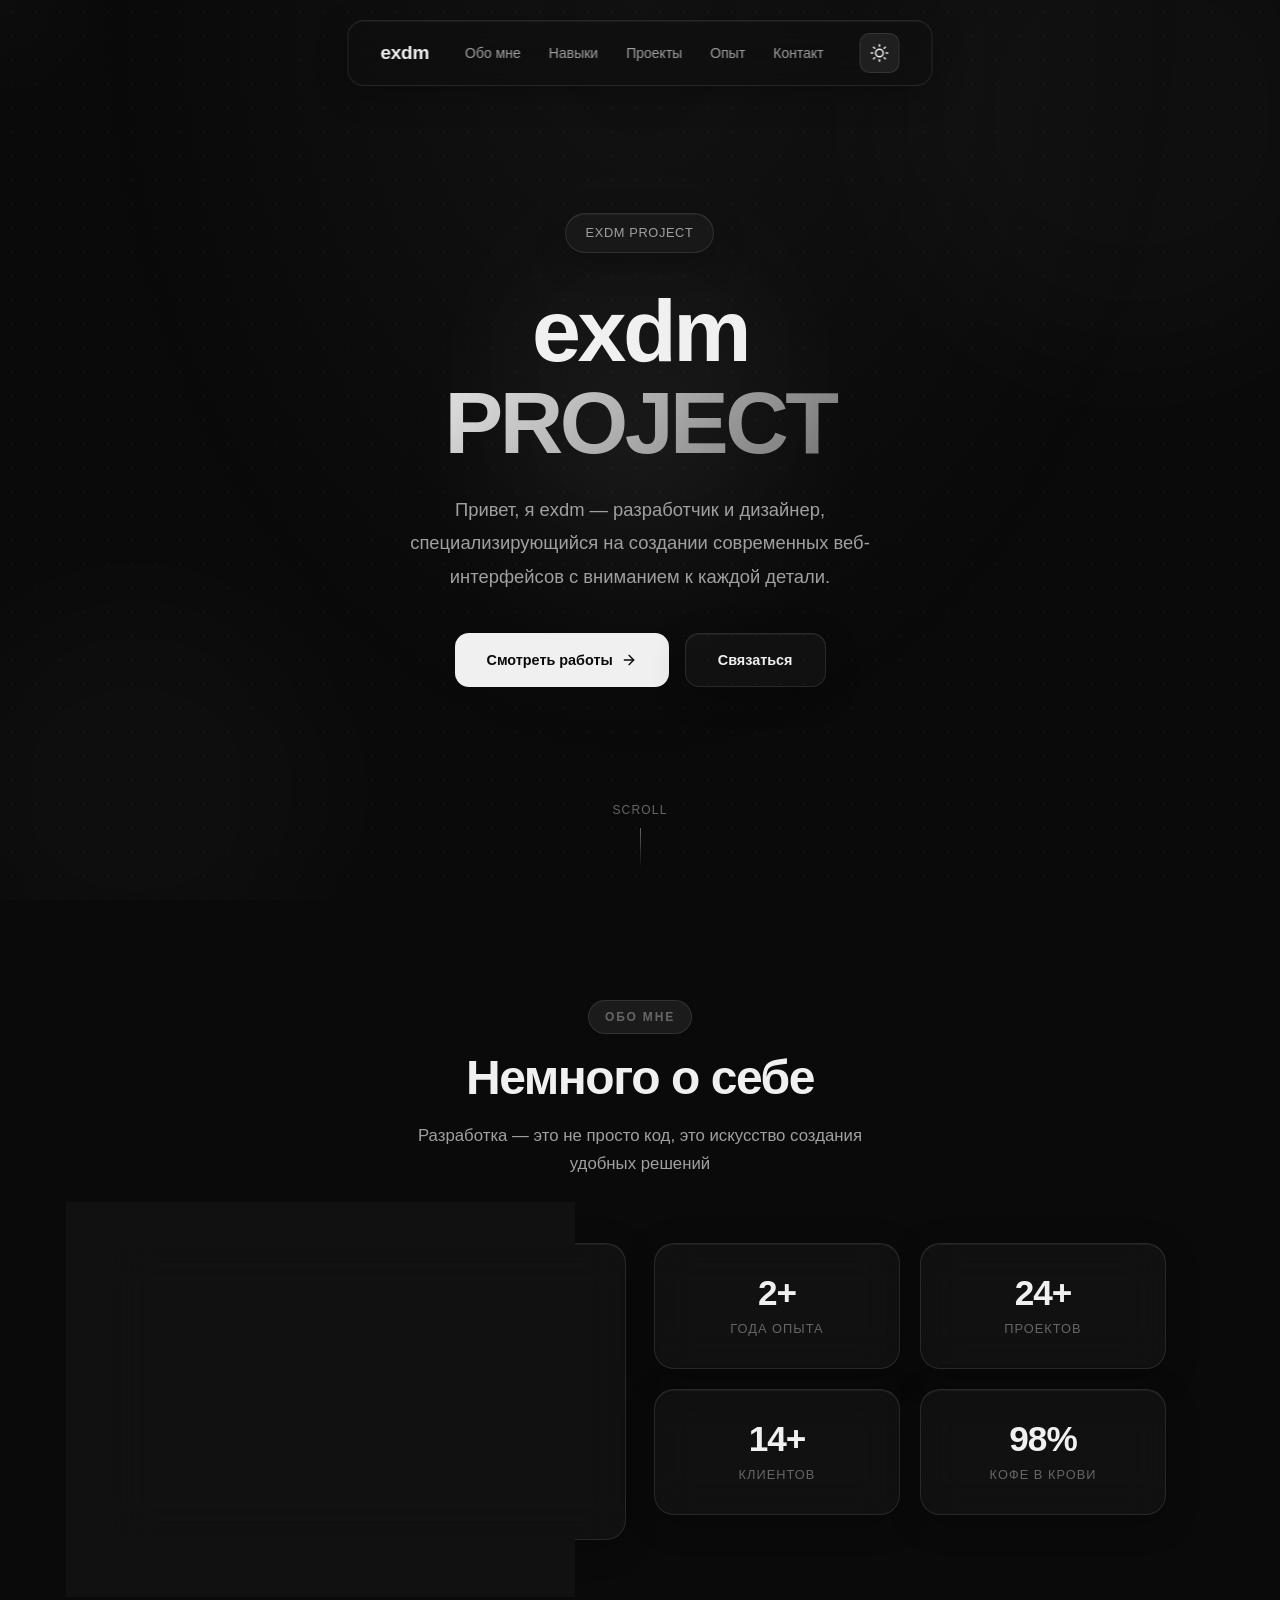
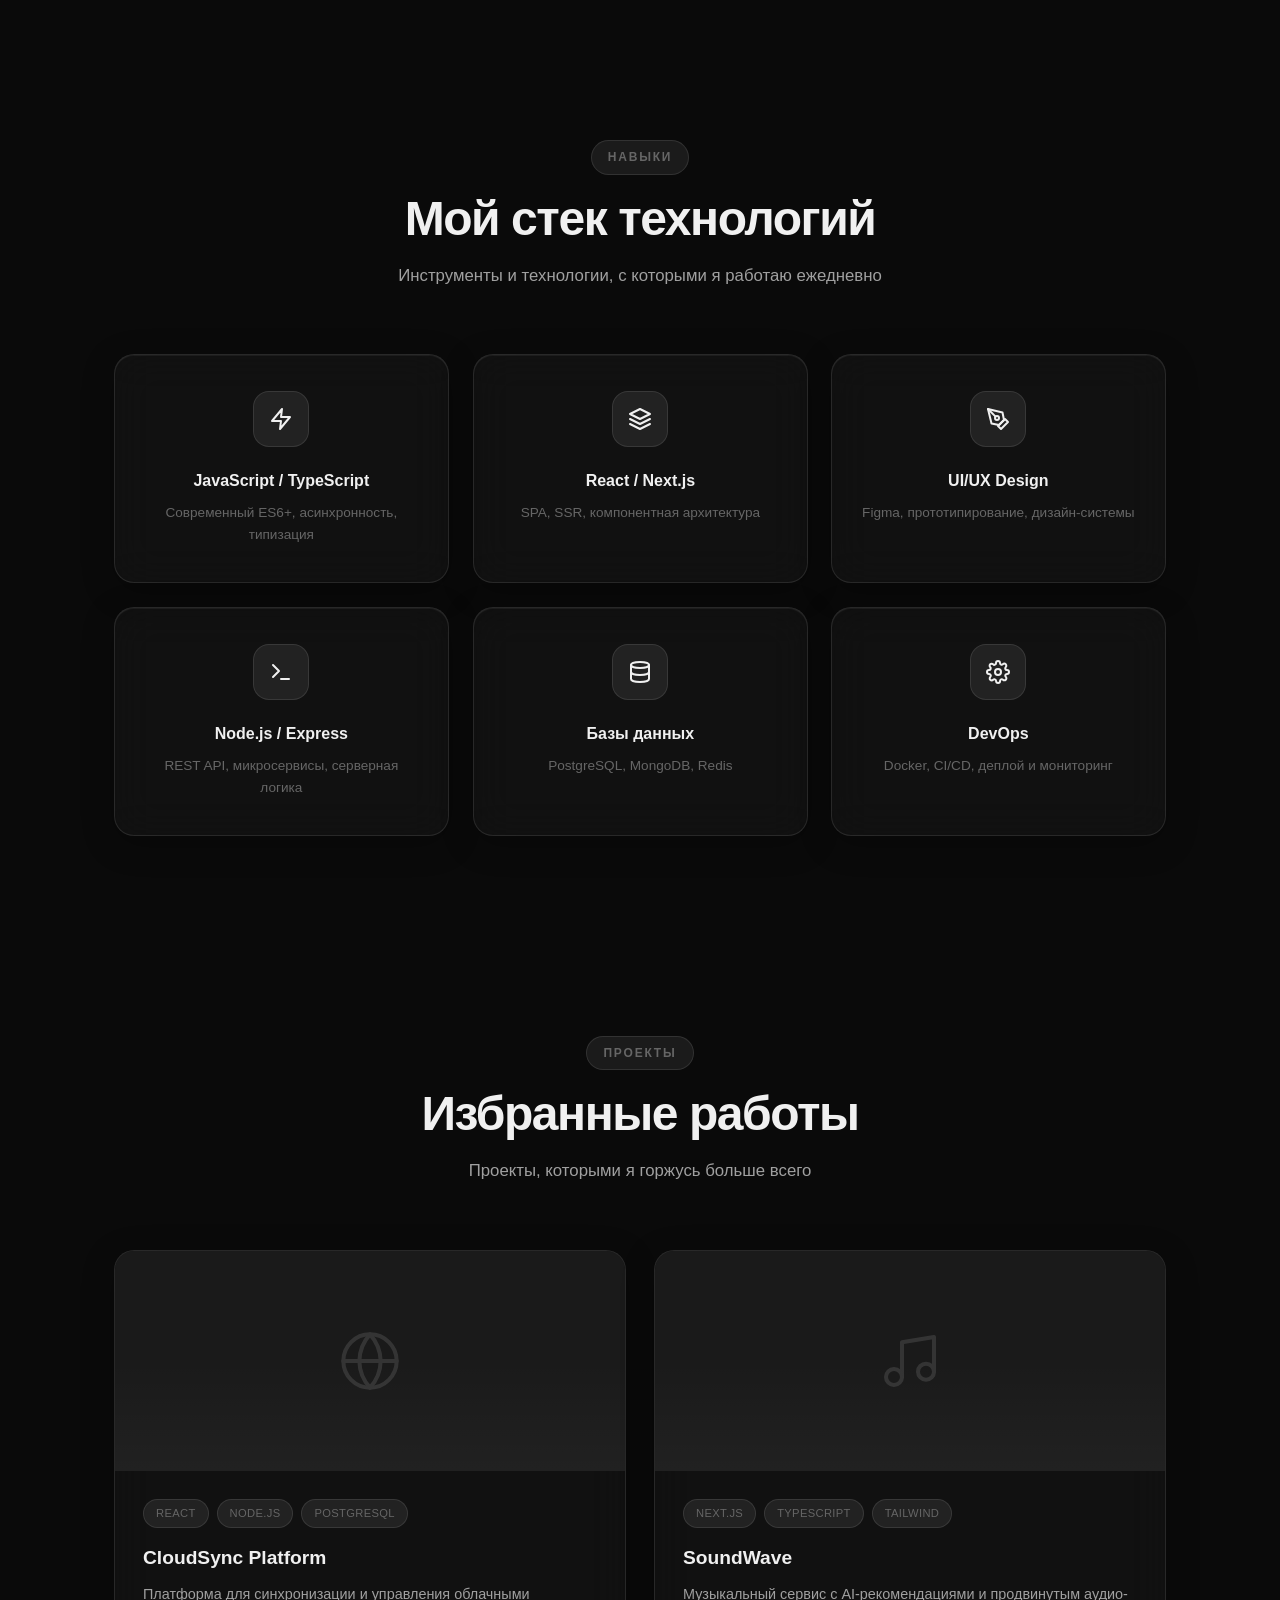
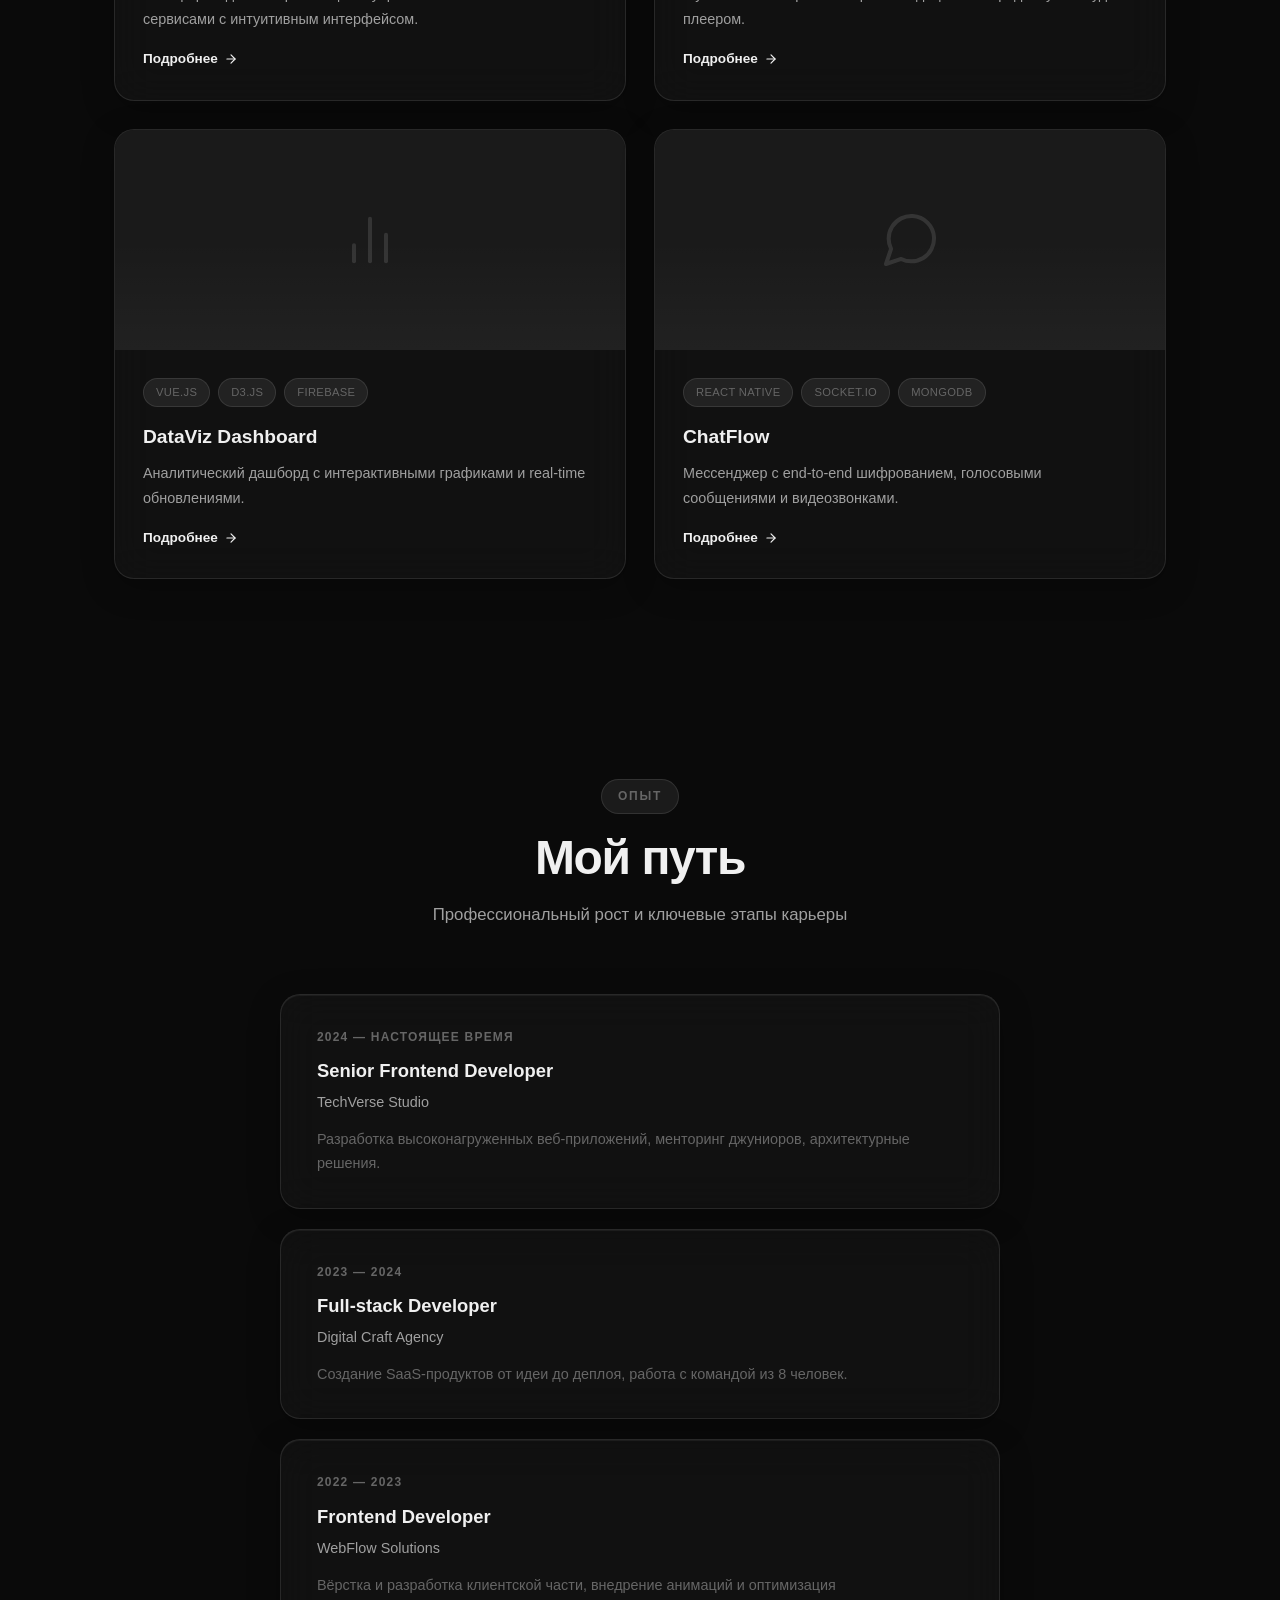
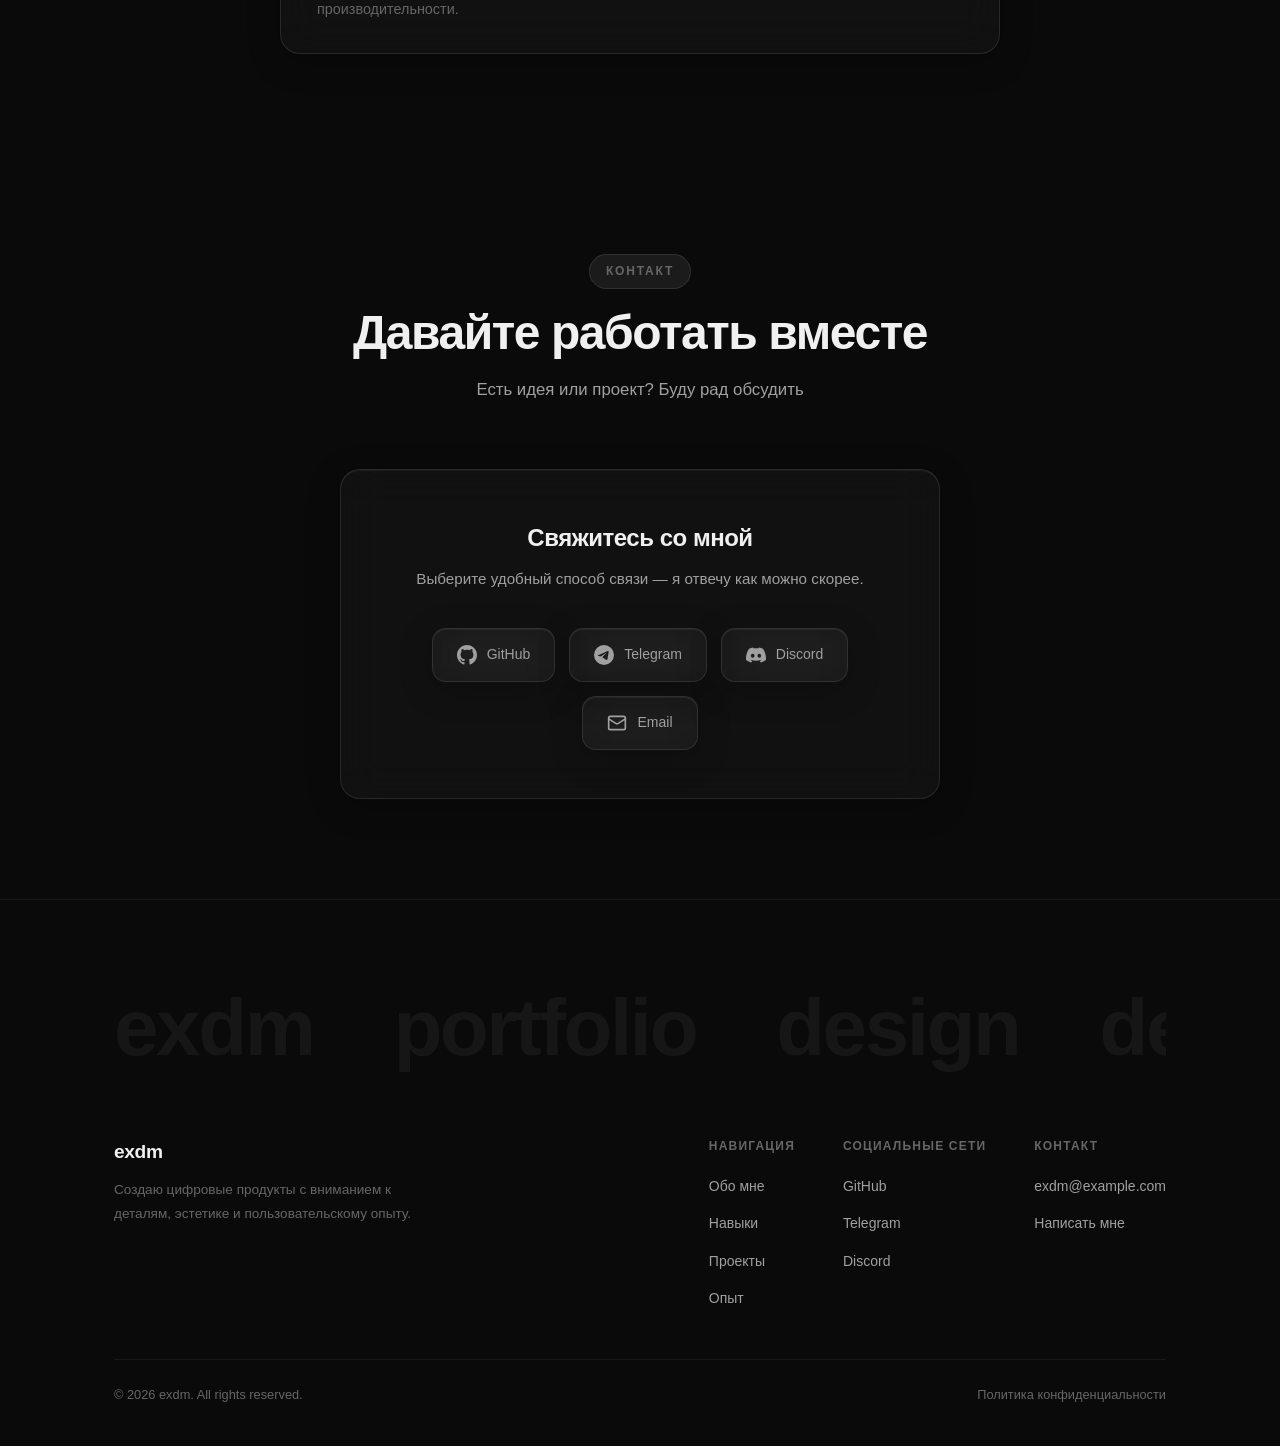
==== index.html @ ec157bd1 "Add files via upload" ====
<!DOCTYPE html>
<html lang="ru" data-theme="dark">
<head>
    <meta charset="UTF-8">
    <meta name="viewport" content="width=device-width, initial-scale=1.0, viewport-fit=cover">
    <title>exdm — Portfolio</title>
    <link rel="stylesheet" href="styles/style.css">
</head>
<body>
    <!-- Фоновые декоративные элементы (пункт 2: видимы в обеих темах) -->
    <div class="bg-pattern"></div>
    <div class="bg-orbs" aria-hidden="true">
        <div class="bg-orb bg-orb--1"></div>
        <div class="bg-orb bg-orb--2"></div>
        <div class="bg-orb bg-orb--3"></div>
    </div>
    <div class="cursor-glow" id="cursorGlow"></div>

    <!-- Navigation -->
    <nav class="nav" id="navbar">
        <a href="index.html" class="nav-logo">exdm</a>

        <button class="nav-toggle" id="navToggle" aria-label="Открыть меню" aria-expanded="false">
            <svg id="burgerIcon" viewBox="0 0 24 24" fill="none" stroke="currentColor" stroke-width="2" stroke-linecap="round" stroke-linejoin="round">
                <line x1="3" y1="6" x2="21" y2="6"/>
                <line x1="3" y1="12" x2="21" y2="12"/>
                <line x1="3" y1="18" x2="21" y2="18"/>
            </svg>
        </button>

        <!-- Пункт 4: .nav-links получает анимацию через CSS (max-height + opacity) -->
        <ul class="nav-links" id="navLinks">
            <li><a href="#about">Обо мне</a></li>
            <li><a href="#skills">Навыки</a></li>
            <li><a href="#projects">Проекты</a></li>
            <li><a href="#experience">Опыт</a></li>
            <li><a href="#contact">Контакт</a></li>
        </ul>

        <button class="theme-toggle" id="themeToggle" aria-label="Сменить тему">
            <svg id="themeIcon" viewBox="0 0 24 24" fill="none" stroke="currentColor" stroke-width="2" stroke-linecap="round" stroke-linejoin="round">
                <circle cx="12" cy="12" r="5"/>
                <line x1="12" y1="1" x2="12" y2="3"/>
                <line x1="12" y1="21" x2="12" y2="23"/>
                <line x1="4.22" y1="4.22" x2="5.64" y2="5.64"/>
                <line x1="18.36" y1="18.36" x2="19.78" y2="19.78"/>
                <line x1="1" y1="12" x2="3" y2="12"/>
                <line x1="21" y1="12" x2="23" y2="12"/>
                <line x1="4.22" y1="19.78" x2="5.64" y2="18.36"/>
                <line x1="18.36" y1="5.64" x2="19.78" y2="4.22"/>
            </svg>
        </button>
    </nav>

    <!-- Hero -->
    <section class="hero" id="hero">
        <div class="container">
            <div class="hero-content">
                <div class="hero-badge glass">
                    exdm project
                </div>
                <h1>
                    <span class="line">exdm</span>
                    <span class="line accent-text">PROJECT</span>
                </h1>
                <p class="hero-description">
                    Привет, я exdm — разработчик и дизайнер, специализирующийся на создании
                    современных веб-интерфейсов с вниманием к каждой детали.
                </p>
                <div class="hero-buttons">
                    <a href="#projects" class="btn btn-primary">
                        Смотреть работы
                        <svg viewBox="0 0 24 24" fill="none" stroke="currentColor" stroke-width="2" stroke-linecap="round" stroke-linejoin="round"><line x1="5" y1="12" x2="19" y2="12"/><polyline points="12 5 19 12 12 19"/></svg>
                    </a>
                    <a href="#contact" class="btn btn-secondary glass">Связаться</a>
                </div>
            </div>
        </div>
        <!-- Пункт 3: scroll indicator помещён внутрь .hero-content для корректного потока -->
        <div class="hero-scroll-indicator">
            <span>Scroll</span>
            <div class="scroll-line"></div>
        </div>
    </section>

    <!-- About -->
    <section id="about">
        <div class="container">
            <div class="section-header reveal">
                <span class="section-label">Обо мне</span>
                <h2 class="section-title">Немного о себе</h2>
                <p class="section-subtitle">Разработка — это не просто код, это искусство создания удобных решений</p>
            </div>
            <div class="about-grid">
                <div class="about-card glass reveal reveal-delay-1">
                    <h3>Кто я</h3>
                    <p>
                        Я — Full-stack разработчик и UI/UX дизайнер из России.
                        Увлекаюсь созданием современных, отзывчивых и эстетичных веб-приложений.
                        Мой подход — минимализм, чистый код и забота о пользовательском опыте.
                        Каждый проект для меня — это возможность совместить техническое совершенство
                        с визуальной эстетикой.
                    </p>
                </div>
                <div class="about-stats reveal reveal-delay-2">
                    <div class="stat-card glass glass-tilt">
                        <div class="stat-number" data-target="3" data-suffix="+">0</div>
                        <div class="stat-label">Года опыта</div>
                    </div>
                    <div class="stat-card glass glass-tilt">
                        <div class="stat-number" data-target="25" data-suffix="+">0</div>
                        <div class="stat-label">Проектов</div>
                    </div>
                    <div class="stat-card glass glass-tilt">
                        <div class="stat-number" data-target="15" data-suffix="+">0</div>
                        <div class="stat-label">Клиентов</div>
                    </div>
                    <div class="stat-card glass glass-tilt">
                        <div class="stat-number" data-target="99" data-suffix="%">0</div>
                        <div class="stat-label">Кофе в крови</div>
                    </div>
                </div>
            </div>
        </div>
    </section>

    <!-- Skills -->
    <section id="skills">
        <div class="container">
            <div class="section-header reveal">
                <span class="section-label">Навыки</span>
                <h2 class="section-title">Мой стек технологий</h2>
                <p class="section-subtitle">Инструменты и технологии, с которыми я работаю ежедневно</p>
            </div>
            <div class="skills-grid">
                <div class="skill-card glass glass-tilt reveal reveal-delay-1">
                    <div class="skill-icon">
                        <svg viewBox="0 0 24 24" fill="none" stroke="currentColor" stroke-width="2" stroke-linecap="round" stroke-linejoin="round">
                            <polygon points="13 2 3 14 12 14 11 22 21 10 12 10 13 2"/>
                        </svg>
                    </div>
                    <h4>JavaScript / TypeScript</h4>
                    <p>Современный ES6+, асинхронность, типизация</p>
                </div>
                <div class="skill-card glass glass-tilt reveal reveal-delay-2">
                    <div class="skill-icon">
                        <svg viewBox="0 0 24 24" fill="none" stroke="currentColor" stroke-width="2" stroke-linecap="round" stroke-linejoin="round">
                            <polygon points="12 2 2 7 12 12 22 7 12 2"/>
                            <polyline points="2 17 12 22 22 17"/>
                            <polyline points="2 12 12 17 22 12"/>
                        </svg>
                    </div>
                    <h4>React / Next.js</h4>
                    <p>SPA, SSR, компонентная архитектура</p>
                </div>
                <div class="skill-card glass glass-tilt reveal reveal-delay-3">
                    <div class="skill-icon">
                        <svg viewBox="0 0 24 24" fill="none" stroke="currentColor" stroke-width="2" stroke-linecap="round" stroke-linejoin="round">
                            <path d="M12 19l7-7 3 3-7 7-3-3z"/>
                            <path d="M18 13l-1.5-7.5L2 2l3.5 14.5L13 18l5-5z"/>
                            <path d="M2 2l7.586 7.586"/>
                            <circle cx="11" cy="11" r="2"/>
                        </svg>
                    </div>
                    <h4>UI/UX Design</h4>
                    <p>Figma, прототипирование, дизайн-системы</p>
                </div>
                <div class="skill-card glass glass-tilt reveal reveal-delay-4">
                    <div class="skill-icon">
                        <svg viewBox="0 0 24 24" fill="none" stroke="currentColor" stroke-width="2" stroke-linecap="round" stroke-linejoin="round">
                            <polyline points="4 17 10 11 4 5"/>
                            <line x1="12" y1="19" x2="20" y2="19"/>
                        </svg>
                    </div>
                    <h4>Node.js / Express</h4>
                    <p>REST API, микросервисы, серверная логика</p>
                </div>
                <div class="skill-card glass glass-tilt reveal reveal-delay-5">
                    <div class="skill-icon">
                        <svg viewBox="0 0 24 24" fill="none" stroke="currentColor" stroke-width="2" stroke-linecap="round" stroke-linejoin="round">
                            <ellipse cx="12" cy="5" rx="9" ry="3"/>
                            <path d="M21 12c0 1.66-4 3-9 3s-9-1.34-9-3"/>
                            <path d="M3 5v14c0 1.66 4 3 9 3s9-1.34 9-3V5"/>
                        </svg>
                    </div>
                    <h4>Базы данных</h4>
                    <p>PostgreSQL, MongoDB, Redis</p>
                </div>
                <div class="skill-card glass glass-tilt reveal reveal-delay-6">
                    <div class="skill-icon">
                        <svg viewBox="0 0 24 24" fill="none" stroke="currentColor" stroke-width="2" stroke-linecap="round" stroke-linejoin="round">
                            <circle cx="12" cy="12" r="3"/>
                            <path d="M19.4 15a1.65 1.65 0 0 0 .33 1.82l.06.06a2 2 0 0 1 0 2.83 2 2 0 0 1-2.83 0l-.06-.06a1.65 1.65 0 0 0-1.82-.33 1.65 1.65 0 0 0-1 1.51V21a2 2 0 0 1-2 2 2 2 0 0 1-2-2v-.09A1.65 1.65 0 0 0 9 19.4a1.65 1.65 0 0 0-1.82.33l-.06.06a2 2 0 0 1-2.83 0 2 2 0 0 1 0-2.83l.06-.06A1.65 1.65 0 0 0 4.68 15a1.65 1.65 0 0 0-1.51-1H3a2 2 0 0 1-2-2 2 2 0 0 1 2-2h.09A1.65 1.65 0 0 0 4.6 9a1.65 1.65 0 0 0-.33-1.82l-.06-.06a2 2 0 0 1 0-2.83 2 2 0 0 1 2.83 0l.06.06A1.65 1.65 0 0 0 9 4.68a1.65 1.65 0 0 0 1-1.51V3a2 2 0 0 1 2-2 2 2 0 0 1 2 2v.09a1.65 1.65 0 0 0 1 1.51 1.65 1.65 0 0 0 1.82-.33l.06-.06a2 2 0 0 1 2.83 0 2 2 0 0 1 0 2.83l-.06.06a1.65 1.65 0 0 0-.33 1.82V9a1.65 1.65 0 0 0 1.51 1H21a2 2 0 0 1 2 2 2 2 0 0 1-2 2h-.09a1.65 1.65 0 0 0-1.51 1z"/>
                        </svg>
                    </div>
                    <h4>DevOps</h4>
                    <p>Docker, CI/CD, деплой и мониторинг</p>
                </div>
            </div>
        </div>
    </section>

    <!-- Projects -->
    <section id="projects">
        <div class="container">
            <div class="section-header reveal">
                <span class="section-label">Проекты</span>
                <h2 class="section-title">Избранные работы</h2>
                <p class="section-subtitle">Проекты, которыми я горжусь больше всего</p>
            </div>
            <div class="projects-grid">
                <div class="project-card glass reveal reveal-delay-1">
                    <div class="project-preview">
                        <div class="project-preview-inner">
                            <svg viewBox="0 0 24 24" fill="none" stroke="currentColor" stroke-width="1.5" stroke-linecap="round" stroke-linejoin="round">
                                <circle cx="12" cy="12" r="10"/><line x1="2" y1="12" x2="22" y2="12"/>
                                <path d="M12 2a15.3 15.3 0 0 1 4 10 15.3 15.3 0 0 1-4 10 15.3 15.3 0 0 1-4-10 15.3 15.3 0 0 1 4-10z"/>
                            </svg>
                        </div>
                    </div>
                    <div class="project-info">
                        <div class="project-tags">
                            <span class="project-tag">React</span>
                            <span class="project-tag">Node.js</span>
                            <span class="project-tag">PostgreSQL</span>
                        </div>
                        <h3>CloudSync Platform</h3>
                        <p>Платформа для синхронизации и управления облачными сервисами с интуитивным интерфейсом.</p>
                        <a href="pages/example.html" class="project-link">
                            Подробнее
                            <svg viewBox="0 0 24 24" fill="none" stroke="currentColor" stroke-width="2" stroke-linecap="round" stroke-linejoin="round"><line x1="5" y1="12" x2="19" y2="12"/><polyline points="12 5 19 12 12 19"/></svg>
                        </a>
                    </div>
                </div>
                <div class="project-card glass reveal reveal-delay-2">
                    <div class="project-preview">
                        <div class="project-preview-inner">
                            <svg viewBox="0 0 24 24" fill="none" stroke="currentColor" stroke-width="1.5" stroke-linecap="round" stroke-linejoin="round">
                                <path d="M9 18V5l12-2v13"/><circle cx="6" cy="18" r="3"/><circle cx="18" cy="16" r="3"/>
                            </svg>
                        </div>
                    </div>
                    <div class="project-info">
                        <div class="project-tags">
                            <span class="project-tag">Next.js</span>
                            <span class="project-tag">TypeScript</span>
                            <span class="project-tag">Tailwind</span>
                        </div>
                        <h3>SoundWave</h3>
                        <p>Музыкальный сервис с AI-рекомендациями и продвинутым аудио-плеером.</p>
                        <a href="#" class="project-link">
                            Подробнее
                            <svg viewBox="0 0 24 24" fill="none" stroke="currentColor" stroke-width="2" stroke-linecap="round" stroke-linejoin="round"><line x1="5" y1="12" x2="19" y2="12"/><polyline points="12 5 19 12 12 19"/></svg>
                        </a>
                    </div>
                </div>
                <div class="project-card glass reveal reveal-delay-3">
                    <div class="project-preview">
                        <div class="project-preview-inner">
                            <svg viewBox="0 0 24 24" fill="none" stroke="currentColor" stroke-width="1.5" stroke-linecap="round" stroke-linejoin="round">
                                <line x1="18" y1="20" x2="18" y2="10"/><line x1="12" y1="20" x2="12" y2="4"/><line x1="6" y1="20" x2="6" y2="14"/>
                            </svg>
                        </div>
                    </div>
                    <div class="project-info">
                        <div class="project-tags">
                            <span class="project-tag">Vue.js</span>
                            <span class="project-tag">D3.js</span>
                            <span class="project-tag">Firebase</span>
                        </div>
                        <h3>DataViz Dashboard</h3>
                        <p>Аналитический дашборд с интерактивными графиками и real-time обновлениями.</p>
                        <a href="#" class="project-link">
                            Подробнее
                            <svg viewBox="0 0 24 24" fill="none" stroke="currentColor" stroke-width="2" stroke-linecap="round" stroke-linejoin="round"><line x1="5" y1="12" x2="19" y2="12"/><polyline points="12 5 19 12 12 19"/></svg>
                        </a>
                    </div>
                </div>
                <div class="project-card glass reveal reveal-delay-4">
                    <div class="project-preview">
                        <div class="project-preview-inner">
                            <svg viewBox="0 0 24 24" fill="none" stroke="currentColor" stroke-width="1.5" stroke-linecap="round" stroke-linejoin="round">
                                <path d="M21 11.5a8.38 8.38 0 0 1-.9 3.8 8.5 8.5 0 0 1-7.6 4.7 8.38 8.38 0 0 1-3.8-.9L3 21l1.9-5.7a8.38 8.38 0 0 1-.9-3.8 8.5 8.5 0 0 1 4.7-7.6 8.38 8.38 0 0 1 3.8-.9h.5a8.48 8.48 0 0 1 8 8v.5z"/>
                            </svg>
                        </div>
                    </div>
                    <div class="project-info">
                        <div class="project-tags">
                            <span class="project-tag">React Native</span>
                            <span class="project-tag">Socket.io</span>
                            <span class="project-tag">MongoDB</span>
                        </div>
                        <h3>ChatFlow</h3>
                        <p>Мессенджер с end-to-end шифрованием, голосовыми сообщениями и видеозвонками.</p>
                        <a href="#" class="project-link">
                            Подробнее
                            <svg viewBox="0 0 24 24" fill="none" stroke="currentColor" stroke-width="2" stroke-linecap="round" stroke-linejoin="round"><line x1="5" y1="12" x2="19" y2="12"/><polyline points="12 5 19 12 12 19"/></svg>
                        </a>
                    </div>
                </div>
            </div>
        </div>
    </section>

    <!-- Experience -->
    <section id="experience">
        <div class="container">
            <div class="section-header reveal">
                <span class="section-label">Опыт</span>
                <h2 class="section-title">Мой путь</h2>
                <p class="section-subtitle">Профессиональный рост и ключевые этапы карьеры</p>
            </div>
            <div class="timeline">
                <div class="timeline-item glass reveal reveal-delay-1">
                    <div class="timeline-date">2024 — настоящее время</div>
                    <h3>Senior Frontend Developer</h3>
                    <div class="timeline-company">TechVerse Studio</div>
                    <p>Разработка высоконагруженных веб-приложений, менторинг джуниоров, архитектурные решения.</p>
                </div>
                <div class="timeline-item glass reveal reveal-delay-2">
                    <div class="timeline-date">2023 — 2024</div>
                    <h3>Full-stack Developer</h3>
                    <div class="timeline-company">Digital Craft Agency</div>
                    <p>Создание SaaS-продуктов от идеи до деплоя, работа с командой из 8 человек.</p>
                </div>
                <div class="timeline-item glass reveal reveal-delay-3">
                    <div class="timeline-date">2022 — 2023</div>
                    <h3>Frontend Developer</h3>
                    <div class="timeline-company">WebFlow Solutions</div>
                    <p>Вёрстка и разработка клиентской части, внедрение анимаций и оптимизация производительности.</p>
                </div>
            </div>
        </div>
    </section>

    <!-- Contact -->
    <section id="contact">
        <div class="container">
            <div class="section-header reveal">
                <span class="section-label">Контакт</span>
                <h2 class="section-title">Давайте работать вместе</h2>
                <p class="section-subtitle">Есть идея или проект? Буду рад обсудить</p>
            </div>
            <div class="contact-wrapper">
                <div class="contact-card glass reveal reveal-delay-1">
                    <h3>Свяжитесь со мной</h3>
                    <p>Выберите удобный способ связи — я отвечу как можно скорее.</p>
                    <div class="contact-socials">
                        <a href="https://github.com/exdm" target="_blank" rel="noopener" class="contact-social-link glass">
                            <svg viewBox="0 0 24 24" fill="currentColor"><path d="M12 0c-6.626 0-12 5.373-12 12 0 5.302 3.438 9.8 8.207 11.387.599.111.793-.261.793-.577v-2.234c-3.338.726-4.033-1.416-4.033-1.416-.546-1.387-1.333-1.756-1.333-1.756-1.089-.745.083-.729.083-.729 1.205.084 1.839 1.237 1.839 1.237 1.07 1.834 2.807 1.304 3.492.997.107-.775.418-1.305.762-1.604-2.665-.305-5.467-1.334-5.467-5.931 0-1.311.469-2.381 1.236-3.221-.124-.303-.535-1.524.117-3.176 0 0 1.008-.322 3.301 1.23.957-.266 1.983-.399 3.003-.404 1.02.005 2.047.138 3.006.404 2.291-1.552 3.297-1.23 3.297-1.23.653 1.653.242 2.874.118 3.176.77.84 1.235 1.911 1.235 3.221 0 4.609-2.807 5.624-5.479 5.921.43.372.823 1.102.823 2.222v3.293c0 .319.192.694.801.576 4.765-1.589 8.199-6.086 8.199-11.386 0-6.627-5.373-12-12-12z"/></svg>
                            <span>GitHub</span>
                        </a>
                        <a href="https://t.me/exdm" target="_blank" rel="noopener" class="contact-social-link glass">
                            <svg viewBox="0 0 24 24" fill="currentColor"><path d="M11.944 0A12 12 0 0 0 0 12a12 12 0 0 0 12 12 12 12 0 0 0 12-12A12 12 0 0 0 12 0a12 12 0 0 0-.056 0zm4.962 7.224c.1-.002.321.023.465.14a.506.506 0 0 1 .171.325c.016.093.036.306.02.472-.18 1.898-.962 6.502-1.36 8.627-.168.9-.499 1.201-.82 1.23-.696.065-1.225-.46-1.9-.902-1.056-.693-1.653-1.124-2.678-1.8-1.185-.78-.417-1.21.258-1.91.177-.184 3.247-2.977 3.307-3.23.007-.032.014-.15-.056-.212s-.174-.041-.249-.024c-.106.024-1.793 1.14-5.061 3.345-.479.33-.913.49-1.302.48-.428-.008-1.252-.241-1.865-.44-.752-.245-1.349-.374-1.297-.789.027-.216.325-.437.893-.663 3.498-1.524 5.83-2.529 6.998-3.014 3.332-1.386 4.025-1.627 4.476-1.635z"/></svg>
                            <span>Telegram</span>
                        </a>
                        <a href="https://discord.com" target="_blank" rel="noopener" class="contact-social-link glass">
                            <svg viewBox="0 0 24 24" fill="currentColor"><path d="M20.317 4.3698a19.7913 19.7913 0 00-4.8851-1.5152.0741.0741 0 00-.0785.0371c-.211.3753-.4447.8648-.6083 1.2495-1.8447-.2762-3.68-.2762-5.4868 0-.1636-.3933-.4058-.8742-.6177-1.2495a.077.077 0 00-.0785-.037 19.7363 19.7363 0 00-4.8852 1.515.0699.0699 0 00-.0321.0277C.5334 9.0458-.319 13.5799.0992 18.0578a.0824.0824 0 00.0312.0561c2.0528 1.5076 4.0413 2.4228 5.9929 3.0294a.0777.0777 0 00.0842-.0276c.4616-.6304.8731-1.2952 1.226-1.9942a.076.076 0 00-.0416-.1057c-.6528-.2476-1.2743-.5495-1.8722-.8923a.077.077 0 01-.0076-.1277c.1258-.0943.2517-.1923.3718-.2914a.0743.0743 0 01.0776-.0105c3.9278 1.7933 8.18 1.7933 12.0614 0a.0739.0739 0 01.0785.0095c.1202.099.246.1981.3728.2924a.077.077 0 01-.0066.1276 12.2986 12.2986 0 01-1.873.8914.0766.0766 0 00-.0407.1067c.3604.698.7719 1.3628 1.225 1.9932a.076.076 0 00.0842.0286c1.961-.6067 3.9495-1.5219 6.0023-3.0294a.077.077 0 00.0313-.0552c.5004-5.177-.8382-9.6739-3.5485-13.6604a.061.061 0 00-.0312-.0286zM8.02 15.3312c-1.1825 0-2.1569-1.0857-2.1569-2.419 0-1.3332.9555-2.4189 2.157-2.4189 1.2108 0 2.1757 1.0952 2.1568 2.419 0 1.3332-.9555 2.4189-2.1569 2.4189zm7.9748 0c-1.1825 0-2.1569-1.0857-2.1569-2.419 0-1.3332.9554-2.4189 2.1569-2.4189 1.2108 0 2.1757 1.0952 2.1568 2.419 0 1.3332-.946 2.4189-2.1568 2.4189z"/></svg>
                            <span>Discord</span>
                        </a>
                        <a href="mailto:exdm@example.com" class="contact-social-link glass">
                            <svg viewBox="0 0 24 24" fill="none" stroke="currentColor" stroke-width="2" stroke-linecap="round" stroke-linejoin="round"><rect x="2" y="4" width="20" height="16" rx="2"/><path d="m22 7-8.97 5.7a1.94 1.94 0 0 1-2.06 0L2 7"/></svg>
                            <span>Email</span>
                        </a>
                    </div>
                </div>
            </div>
        </div>
    </section>

    <!-- Footer -->
    <footer class="footer" id="footer">
        <div class="container">
            <div class="footer-marquee">
                <div class="footer-marquee-inner">
                    <span>exdm</span><span>portfolio</span><span>design</span><span>development</span>
                    <span>exdm</span><span>portfolio</span><span>design</span><span>development</span>
                </div>
            </div>
            <div class="footer-content reveal">
                <div class="footer-brand">
                    <a href="index.html" class="nav-logo"><h4>exdm</h4></a>
                    <p>Создаю цифровые продукты с вниманием к деталям, эстетике и пользовательскому опыту.</p>
                </div>
                <div class="footer-nav">
                    <div class="footer-nav-group">
                        <h5>Навигация</h5>
                        <ul>
                            <li><a href="#about">Обо мне</a></li>
                            <li><a href="#skills">Навыки</a></li>
                            <li><a href="#projects">Проекты</a></li>
                            <li><a href="#experience">Опыт</a></li>
                        </ul>
                    </div>
                    <div class="footer-nav-group">
                        <h5>Социальные сети</h5>
                        <ul>
                            <li><a href="https://github.com/exdm" target="_blank">GitHub</a></li>
                            <li><a href="https://t.me/exdm" target="_blank">Telegram</a></li>
                            <li><a href="#" target="_blank">Discord</a></li>
                        </ul>
                    </div>
                    <div class="footer-nav-group">
                        <h5>Контакт</h5>
                        <ul>
                            <li><a href="mailto:exdm@example.com">exdm@example.com</a></li>
                            <li><a href="#contact">Написать мне</a></li>
                        </ul>
                    </div>
                </div>
            </div>
            <div class="footer-bottom reveal">
                <p>© 2026 exdm. All rights reserved.</p>
                <div class="footer-bottom-links">
                    <a href="#">Политика конфиденциальности</a>
                </div>
            </div>
        </div>
    </footer>

    <!-- ПУНКТ 1: один файл main.js, type="module" -->
    <script type="module" src="scripts/main.js"></script>
</body>
</html>
---- styles/style.css ----
/* ========================================================
   CSS VARIABLES & THEMES
   ======================================================== */
:root {
    --transition-speed: 0.5s;
    --glass-blur: 20px;
}

[data-theme="dark"] {
    --bg-primary: #0a0a0a;
    --bg-secondary: #111111;
    --bg-tertiary: #1a1a1a;
    --text-primary: #f0f0f0;
    --text-secondary: #a0a0a0;
    --text-muted: #666666;
    --glass-bg: rgba(255, 255, 255, 0.03);
    --glass-bg-hover: rgba(255, 255, 255, 0.06);
    --glass-border-color: rgba(255, 255, 255, 0.1);
    --glass-border-hover: rgba(255, 255, 255, 0.18);
    --glass-shadow: 0 8px 32px rgba(0, 0, 0, 0.25);
    --glass-shadow-hover: 0 16px 48px rgba(0, 0, 0, 0.35);
    --glass-inner-glow: inset 0 1px 0 0 rgba(255, 255, 255, 0.05);
    --accent: #ffffff;
    --accent-dim: rgba(255, 255, 255, 0.07);
    --divider: rgba(255, 255, 255, 0.06);
    --nav-bg: rgba(15, 15, 15, 0.55);
    --dot-color: rgba(255, 255, 255, 0.025);
    --scrollbar-thumb: rgba(255, 255, 255, 0.15);
    --scrollbar-track: rgba(255, 255, 255, 0.02);
    --hero-gradient: radial-gradient(ellipse at 50% 0%, rgba(80, 80, 80, 0.12) 0%, transparent 60%);
    --glow-1: radial-gradient(600px circle at var(--mouse-x, 50%) var(--mouse-y, 50%), rgba(255,255,255,0.04), transparent 40%);

    /* ПУНКТ 2: Орбы фона — видимы в dark */
    --orb-1: rgba(255, 255, 255, 0.025);
    --orb-2: rgba(255, 255, 255, 0.018);
    --orb-3: rgba(255, 255, 255, 0.015);
}

[data-theme="light"] {
    --bg-primary: #f2f2f2;
    --bg-secondary: #e8e8e8;
    --bg-tertiary: #ddd;
    --text-primary: #1a1a1a;
    --text-secondary: #555;
    --text-muted: #999;
    --glass-bg: rgba(255, 255, 255, 0.45);
    --glass-bg-hover: rgba(255, 255, 255, 0.6);
    --glass-border-color: rgba(255, 255, 255, 0.6);
    --glass-border-hover: rgba(255, 255, 255, 0.8);
    --glass-shadow: 0 8px 32px rgba(0, 0, 0, 0.06), 0 2px 8px rgba(0,0,0,0.04);
    --glass-shadow-hover: 0 16px 48px rgba(0, 0, 0, 0.1);
    --glass-inner-glow: inset 0 1px 0 0 rgba(255, 255, 255, 0.8);
    --accent: #1a1a1a;
    --accent-dim: rgba(0, 0, 0, 0.05);
    --divider: rgba(0, 0, 0, 0.06);
    --nav-bg: rgba(242, 242, 242, 0.5);
    --dot-color: rgba(0, 0, 0, 0.04);
    --scrollbar-thumb: rgba(0, 0, 0, 0.15);
    --scrollbar-track: rgba(0, 0, 0, 0.02);
    --hero-gradient: radial-gradient(ellipse at 50% 0%, rgba(160, 160, 160, 0.25) 0%, transparent 60%);
    --glow-1: radial-gradient(600px circle at var(--mouse-x, 50%) var(--mouse-y, 50%), rgba(0,0,0,0.02), transparent 40%);

    /* ПУНКТ 2: Орбы фона — видимы и в light (инвертированы) */
    --orb-1: rgba(0, 0, 0, 0.03);
    --orb-2: rgba(0, 0, 0, 0.02);
    --orb-3: rgba(0, 0, 0, 0.018);
}

/* ========================================================
   RESET & BASE
   ======================================================== */
*, *::before, *::after { margin: 0; padding: 0; box-sizing: border-box; }

html {
    scroll-behavior: smooth;
    scrollbar-width: thin;
    scrollbar-color: var(--scrollbar-thumb) var(--scrollbar-track);
}

html::-webkit-scrollbar { width: 6px; }
html::-webkit-scrollbar-track { background: var(--scrollbar-track); }
html::-webkit-scrollbar-thumb { background: var(--scrollbar-thumb); border-radius: 3px; }

body {
    font-family: 'Segoe UI', -apple-system, BlinkMacSystemFont, 'Helvetica Neue', Arial, sans-serif;
    background-color: var(--bg-primary);
    color: var(--text-primary);
    line-height: 1.7;
    overflow-x: hidden;
    transition: background-color var(--transition-speed) ease, color var(--transition-speed) ease;
}

/* Hero top glow */
body::before {
    content: '';
    position: fixed;
    inset: 0;
    background: var(--hero-gradient);
    pointer-events: none;
    z-index: 0;
    transition: background var(--transition-speed) ease;
}

/* Mouse follow glow */
body::after {
    content: '';
    position: fixed;
    inset: 0;
    background: var(--glow-1);
    pointer-events: none;
    z-index: 0;
    transition: background 0.3s ease;
}

/* Dot pattern */
.bg-pattern {
    position: fixed; inset: 0;
    background-image: radial-gradient(var(--dot-color) 1px, transparent 1px);
    background-size: 24px 24px;
    pointer-events: none; z-index: 0;
    transition: background-image var(--transition-speed) ease;
}

/* ========================================================
   ПУНКТ 2: ФОНОВЫЕ ОРБЫ — видимы в обеих темах
   ======================================================== */
.bg-orbs {
    position: fixed;
    inset: 0;
    pointer-events: none;
    z-index: 0;
    overflow: hidden;
}

.bg-orb {
    position: absolute;
    border-radius: 50%;
    transition: background var(--transition-speed) ease;
}

.bg-orb--1 {
    width: 500px; height: 500px;
    background: var(--orb-1);
    top: -15%; right: -8%;
    filter: blur(80px);
    animation: orbDrift1 22s ease-in-out infinite;
}

.bg-orb--2 {
    width: 400px; height: 400px;
    background: var(--orb-2);
    bottom: -10%; left: -5%;
    filter: blur(70px);
    animation: orbDrift2 28s ease-in-out infinite;
}

.bg-orb--3 {
    width: 350px; height: 350px;
    background: var(--orb-3);
    top: 40%; left: 50%;
    transform: translate(-50%, -50%);
    filter: blur(60px);
    animation: orbDrift3 18s ease-in-out infinite;
}

@keyframes orbDrift1 {
    0%, 100% { transform: translate(0, 0); }
    33% { transform: translate(-40px, 60px); }
    66% { transform: translate(30px, -30px); }
}

@keyframes orbDrift2 {
    0%, 100% { transform: translate(0, 0); }
    50% { transform: translate(50px, -40px); }
}

@keyframes orbDrift3 {
    0%, 100% { transform: translate(-50%, -50%) scale(1); }
    50% { transform: translate(-45%, -55%) scale(1.1); }
}

/* ========================================================
   ПУНКТ 5: GLASS EFFECT — iOS OPTIMIZED
   -webkit-backdrop-filter обязателен для Safari/iOS.
   Добавлен transform: translateZ(0) для принудительного
   GPU-слоя, что стабилизирует blur на iOS.
   ======================================================== */
.glass {
    background: var(--glass-bg);
    -webkit-backdrop-filter: blur(var(--glass-blur));
    backdrop-filter: blur(var(--glass-blur));
    border: 1px solid var(--glass-border-color);
    border-radius: 20px;
    box-shadow: var(--glass-shadow), var(--glass-inner-glow);
    /* iOS GPU fix */
    -webkit-transform: translateZ(0);
    transform: translateZ(0);
    transition:
        background var(--transition-speed) ease,
        border-color var(--transition-speed) ease,
        box-shadow var(--transition-speed) ease,
        transform 0.4s cubic-bezier(0.25, 0.46, 0.45, 0.94);
}

.glass:hover {
    background: var(--glass-bg-hover);
    border-color: var(--glass-border-hover);
    box-shadow: var(--glass-shadow-hover), var(--glass-inner-glow);
}

/* ========================================================
   NAVIGATION
   ======================================================== */
.nav {
    position: fixed;
    top: 20px;
    left: 50%;
    transform: translateX(-50%);
    z-index: 1000;
    background: var(--nav-bg);
    -webkit-backdrop-filter: blur(28px);
    backdrop-filter: blur(28px);
    border: 1px solid var(--glass-border-color);
    border-radius: 16px;
    padding: 12px 32px;
    display: flex;
    align-items: center;
    gap: 36px;
    box-shadow: var(--glass-shadow), var(--glass-inner-glow);
    transition: all var(--transition-speed) ease;
    animation: navSlideDown 0.8s cubic-bezier(0.16, 1, 0.3, 1) both;
    max-width: calc(100% - 32px);
    -webkit-transform: translateX(-50%) translateZ(0);
}

@keyframes navSlideDown {
    from { opacity: 0; transform: translateX(-50%) translateY(-30px); }
    to { opacity: 1; transform: translateX(-50%) translateY(0); }
}

.nav-logo {
    font-size: 1.2rem; font-weight: 700;
    color: var(--text-primary); text-decoration: none;
    letter-spacing: -0.02em;
    transition: color var(--transition-speed) ease;
    white-space: nowrap;
}

.nav-links {
    display: flex; gap: 28px; list-style: none;
}

.nav-links a {
    color: var(--text-secondary); text-decoration: none;
    font-size: 0.875rem; font-weight: 500;
    position: relative; transition: color 0.3s ease; padding: 4px 0;
    white-space: nowrap;
}

.nav-links a::after {
    content: ''; position: absolute; bottom: -2px; left: 0;
    width: 0; height: 1.5px;
    background: var(--text-primary);
    transition: width 0.4s cubic-bezier(0.25, 0.46, 0.45, 0.94);
    border-radius: 1px;
}

.nav-links a:hover { color: var(--text-primary); }
.nav-links a:hover::after { width: 100%; }

.theme-toggle {
    background: var(--accent-dim);
    border: 1px solid var(--glass-border-color);
    border-radius: 10px;
    width: 40px; height: 40px;
    display: flex; align-items: center; justify-content: center;
    cursor: pointer;
    transition: all 0.3s ease;
    color: var(--text-primary);
    flex-shrink: 0;
}

.theme-toggle:hover {
    background: var(--glass-bg-hover);
    transform: rotate(20deg) scale(1.05);
}

.theme-toggle svg {
    width: 18px; height: 18px;
    transition: transform 0.5s cubic-bezier(0.16, 1, 0.3, 1);
}

/* Burger */
.nav-toggle {
    display: none;
    background: none; border: none;
    color: var(--text-primary);
    cursor: pointer; padding: 4px;
    flex-shrink: 0;
    width: 40px; height: 40px;
    align-items: center; justify-content: center;
}

.nav-toggle svg {
    width: 22px; height: 22px;
    transition: transform 0.3s ease;
}

/* ========================================================
   SECTIONS
   ======================================================== */
section {
    position: relative; z-index: 1;
    padding: 100px 0;
}

.container {
    max-width: 1100px; margin: 0 auto; padding: 0 24px;
}

/* ========================================================
   HERO
   ======================================================== */
.hero {
    min-height: 100vh;
    display: flex; align-items: center; justify-content: center;
    padding-top: 100px;
    position: relative;
}

.hero-content {
    text-align: center; max-width: 720px;
}

.hero-badge {
    display: inline-flex; align-items: center; gap: 8px;
    padding: 8px 20px; border-radius: 50px;
    font-size: 0.8rem; font-weight: 500;
    color: var(--text-secondary);
    letter-spacing: 0.05em; text-transform: uppercase;
    margin-bottom: 32px;
    animation: fadeInUp 0.8s cubic-bezier(0.16, 1, 0.3, 1) 0.2s both;
}

.hero h1 {
    font-size: clamp(3rem, 7vw, 5.5rem);
    font-weight: 800; line-height: 1.05;
    letter-spacing: -0.04em; margin-bottom: 24px;
    animation: fadeInUp 0.8s cubic-bezier(0.16, 1, 0.3, 1) 0.35s both;
}

.hero h1 .line { display: block; }

.hero h1 .accent-text {
    background: linear-gradient(135deg, var(--text-primary) 0%, var(--text-muted) 100%);
    -webkit-background-clip: text;
    -webkit-text-fill-color: transparent;
    background-clip: text;
}

.hero-description {
    font-size: 1.15rem; color: var(--text-secondary);
    max-width: 520px; margin: 0 auto 40px; line-height: 1.8;
    animation: fadeInUp 0.8s cubic-bezier(0.16, 1, 0.3, 1) 0.5s both;
}

.hero-buttons {
    display: flex; gap: 16px; justify-content: center; flex-wrap: wrap;
    animation: fadeInUp 0.8s cubic-bezier(0.16, 1, 0.3, 1) 0.65s both;
}

.btn {
    display: inline-flex; align-items: center; gap: 8px;
    padding: 14px 32px; border-radius: 14px;
    font-size: 0.9rem; font-weight: 600;
    text-decoration: none; cursor: pointer; border: none;
    transition: all 0.4s cubic-bezier(0.25, 0.46, 0.45, 0.94);
    position: relative; overflow: hidden;
    font-family: inherit;
}

.btn svg { width: 16px; height: 16px; flex-shrink: 0; }

.btn-primary {
    background: var(--text-primary); color: var(--bg-primary);
}

.btn-primary:hover {
    transform: translateY(-2px);
    box-shadow: 0 8px 30px rgba(0,0,0,0.3);
}

.btn-secondary {
    background: var(--glass-bg); color: var(--text-primary);
    border: 1px solid var(--glass-border-color);
    -webkit-backdrop-filter: blur(12px);
    backdrop-filter: blur(12px);
}

.btn-secondary:hover {
    background: var(--glass-bg-hover);
    transform: translateY(-2px);
}

/* ПУНКТ 3: Scroll indicator fix — корректное позиционирование */
.hero-scroll-indicator {
    position: absolute;
    bottom: 32px;
    left: 0;
    right: 0;
    display: flex;
    flex-direction: column;
    align-items: center;
    gap: 8px;
    color: var(--text-muted);
    font-size: 0.75rem;
    letter-spacing: 0.1em;
    text-transform: uppercase;
    animation: fadeInUp 0.8s cubic-bezier(0.16, 1, 0.3, 1) 0.9s both;
    pointer-events: none;
    z-index: 2;
}

.scroll-line {
    width: 1px; height: 40px;
    background: linear-gradient(to bottom, var(--text-muted), transparent);
    animation: scrollPulse 2s ease-in-out infinite;
}

@keyframes scrollPulse {
    0%, 100% { opacity: 1; transform: scaleY(1); }
    50% { opacity: 0.3; transform: scaleY(0.6); }
}

/* ========================================================
   SECTION HEADERS
   ======================================================== */
.section-header { text-align: center; margin-bottom: 64px; }

.section-label {
    display: inline-block;
    font-size: 0.75rem; font-weight: 600;
    letter-spacing: 0.15em; text-transform: uppercase;
    color: var(--text-muted); margin-bottom: 16px;
    padding: 6px 16px; border-radius: 50px;
    background: var(--accent-dim);
    border: 1px solid var(--glass-border-color);
}

.section-title {
    font-size: clamp(2rem, 4vw, 3rem);
    font-weight: 800; letter-spacing: -0.03em;
    line-height: 1.15; margin-bottom: 16px;
}

.section-subtitle {
    font-size: 1.05rem; color: var(--text-secondary);
    max-width: 500px; margin: 0 auto;
}

/* ========================================================
   ABOUT
   ======================================================== */
.about-grid {
    display: grid; grid-template-columns: 1fr 1fr;
    gap: 28px; align-items: start;
}

.about-card { padding: 40px; }

.about-card h3 {
    font-size: 1.3rem; font-weight: 700;
    margin-bottom: 16px; letter-spacing: -0.02em;
}

.about-card p {
    color: var(--text-secondary); line-height: 1.8; font-size: 0.95rem;
}

.about-stats {
    display: grid; grid-template-columns: 1fr 1fr; gap: 20px;
}

.stat-card { padding: 28px; text-align: center; }

.stat-number {
    font-size: 2.2rem; font-weight: 800;
    letter-spacing: -0.03em; margin-bottom: 4px; line-height: 1.2;
    font-variant-numeric: tabular-nums;
}

.stat-label {
    font-size: 0.8rem; color: var(--text-muted);
    text-transform: uppercase; letter-spacing: 0.08em; font-weight: 500;
}

/* ========================================================
   SKILLS
   ======================================================== */
.skills-grid {
    display: grid; grid-template-columns: repeat(3, 1fr); gap: 24px;
}

.skill-card {
    padding: 36px 28px; text-align: center; cursor: default;
}

.skill-card:hover { transform: translateY(-6px); }

.skill-icon {
    width: 56px; height: 56px;
    margin: 0 auto 20px;
    display: flex; align-items: center; justify-content: center;
    border-radius: 16px;
    background: var(--accent-dim);
    border: 1px solid var(--glass-border-color);
    color: var(--text-primary);
    transition: all 0.4s ease;
}

.skill-icon svg { width: 24px; height: 24px; }

.skill-card:hover .skill-icon {
    transform: scale(1.1) rotate(-3deg);
    background: var(--glass-bg-hover);
}

.skill-card h4 { font-size: 1rem; font-weight: 700; margin-bottom: 8px; }
.skill-card p { font-size: 0.85rem; color: var(--text-muted); line-height: 1.6; }

/* ========================================================
   PROJECTS
   ======================================================== */
.projects-grid {
    display: grid; grid-template-columns: repeat(2, 1fr); gap: 28px;
}

.project-card { padding: 0; overflow: hidden; cursor: pointer; }
.project-card:hover { transform: translateY(-6px); }

.project-preview {
    width: 100%; height: 220px;
    background: var(--bg-tertiary);
    position: relative; overflow: hidden;
    transition: background var(--transition-speed) ease;
}

.project-preview-inner {
    position: absolute; inset: 0;
    display: flex; align-items: center; justify-content: center;
    opacity: 0.12; transition: all 0.5s ease;
    color: var(--text-primary);
}

.project-preview-inner svg { width: 64px; height: 64px; }

.project-card:hover .project-preview-inner {
    opacity: 0.25; transform: scale(1.1);
}

.project-preview::after {
    content: '';
    position: absolute; inset: 0;
    background: linear-gradient(to top, var(--glass-bg) 0%, transparent 50%);
}

.project-info { padding: 28px; }

.project-tags { display: flex; gap: 8px; margin-bottom: 14px; flex-wrap: wrap; }

.project-tag {
    font-size: 0.7rem; padding: 4px 12px; border-radius: 50px;
    background: var(--accent-dim); color: var(--text-muted);
    font-weight: 500; letter-spacing: 0.03em; text-transform: uppercase;
    border: 1px solid var(--glass-border-color);
}

.project-info h3 { font-size: 1.2rem; font-weight: 700; margin-bottom: 8px; }
.project-info p { font-size: 0.9rem; color: var(--text-secondary); line-height: 1.7; }

.project-link {
    display: inline-flex; align-items: center; gap: 6px;
    margin-top: 16px; font-size: 0.85rem; font-weight: 600;
    color: var(--text-primary); text-decoration: none;
    transition: gap 0.3s ease;
}

.project-link:hover { gap: 12px; }
.project-link svg { width: 14px; height: 14px; transition: transform 0.3s ease; }
.project-link:hover svg { transform: translateX(2px); }

/* ========================================================
   EXPERIENCE / TIMELINE
   ======================================================== */
.timeline {
    display: flex; flex-direction: column;
    gap: 20px; max-width: 720px; margin: 0 auto;
}

.timeline-item { padding: 32px 36px; position: relative; }
.timeline-item:hover { transform: translateX(6px); }

.timeline-date {
    font-size: 0.75rem; font-weight: 600;
    color: var(--text-muted); text-transform: uppercase;
    letter-spacing: 0.1em; margin-bottom: 8px;
}

.timeline-item h3 { font-size: 1.15rem; font-weight: 700; margin-bottom: 4px; }
.timeline-company { font-size: 0.9rem; color: var(--text-secondary); margin-bottom: 12px; }
.timeline-item p { font-size: 0.9rem; color: var(--text-muted); line-height: 1.7; }

/* ========================================================
   CONTACT
   ======================================================== */
.contact-wrapper { max-width: 600px; margin: 0 auto; }
.contact-card { padding: 48px; text-align: center; }

.contact-card h3 {
    font-size: 1.5rem; font-weight: 700;
    margin-bottom: 8px; letter-spacing: -0.02em;
}

.contact-card > p {
    color: var(--text-secondary); margin-bottom: 36px;
    font-size: 0.95rem; line-height: 1.7;
}

.contact-socials {
    display: flex; justify-content: center;
    gap: 14px; flex-wrap: wrap;
}

.contact-social-link {
    display: flex; align-items: center; gap: 10px;
    padding: 14px 24px; border-radius: 14px;
    text-decoration: none; color: var(--text-secondary);
    font-size: 0.875rem; font-weight: 500;
    transition: all 0.35s cubic-bezier(0.25, 0.46, 0.45, 0.94);
}

.contact-social-link:hover {
    color: var(--text-primary); transform: translateY(-3px);
}

.contact-social-link svg { width: 20px; height: 20px; flex-shrink: 0; }
.contact-social-link span { white-space: nowrap; }

/* ========================================================
   FOOTER
   ======================================================== */
.footer {
    position: relative; z-index: 1;
    padding: 60px 0 40px;
    border-top: 1px solid var(--divider);
}

.footer-marquee {
    overflow: hidden; white-space: nowrap;
    margin-bottom: 40px; opacity: 0.05;
}

.footer-marquee-inner {
    display: inline-block;
    animation: marquee 30s linear infinite;
}

.footer-marquee-inner span {
    font-size: 5rem; font-weight: 900;
    letter-spacing: -0.03em; padding-right: 80px;
}

@keyframes marquee {
    0% { transform: translateX(0); }
    100% { transform: translateX(-50%); }
}

.footer-content {
    display: flex; justify-content: space-between;
    align-items: start; gap: 40px; flex-wrap: wrap;
}

.footer-brand { max-width: 300px; }

.footer-brand h4 {
    font-size: 1.2rem; font-weight: 700;
    margin-bottom: 10px; letter-spacing: -0.02em;
}

.footer-brand p { font-size: 0.85rem; color: var(--text-muted); line-height: 1.7; }

.footer-nav { display: flex; gap: 48px; }

.footer-nav-group h5 {
    font-size: 0.75rem; font-weight: 600;
    text-transform: uppercase; letter-spacing: 0.1em;
    color: var(--text-muted); margin-bottom: 16px;
}

.footer-nav-group ul {
    list-style: none; display: flex; flex-direction: column; gap: 10px;
}

.footer-nav-group a {
    color: var(--text-secondary); text-decoration: none;
    font-size: 0.875rem; transition: color 0.3s ease, transform 0.3s ease;
    display: inline-block;
}

.footer-nav-group a:hover {
    color: var(--text-primary); transform: translateX(4px);
}

.footer-bottom {
    margin-top: 48px; padding-top: 24px;
    border-top: 1px solid var(--divider);
    display: flex; justify-content: space-between;
    align-items: center; flex-wrap: wrap; gap: 16px;
}

.footer-bottom p { font-size: 0.8rem; color: var(--text-muted); }
.footer-bottom-links { display: flex; gap: 20px; }

.footer-bottom-links a {
    font-size: 0.8rem; color: var(--text-muted); text-decoration: none;
    transition: color 0.3s ease;
}

.footer-bottom-links a:hover { color: var(--text-primary); }

/* ========================================================
   ANIMATIONS
   ======================================================== */
@keyframes fadeInUp {
    from { opacity: 0; transform: translateY(30px); }
    to { opacity: 1; transform: translateY(0); }
}

.reveal {
    opacity: 0; transform: translateY(40px);
    transition: opacity 0.8s cubic-bezier(0.16, 1, 0.3, 1),
                transform 0.8s cubic-bezier(0.16, 1, 0.3, 1);
}

.reveal.active { opacity: 1; transform: translateY(0); }
.reveal-delay-1 { transition-delay: 0.1s; }
.reveal-delay-2 { transition-delay: 0.2s; }
.reveal-delay-3 { transition-delay: 0.3s; }
.reveal-delay-4 { transition-delay: 0.4s; }
.reveal-delay-5 { transition-delay: 0.5s; }
.reveal-delay-6 { transition-delay: 0.6s; }

.glass-tilt { will-change: transform; }

/* Cursor glow */
.cursor-glow {
    position: fixed; width: 300px; height: 300px;
    border-radius: 50%; pointer-events: none; z-index: 0;
    background: radial-gradient(circle, rgba(255,255,255,0.015), transparent 70%);
    transform: translate(-50%, -50%);
    transition: opacity 0.3s ease;
}

[data-theme="light"] .cursor-glow {
    background: radial-gradient(circle, rgba(0,0,0,0.01), transparent 70%);
}

/* ========================================================
   RESPONSIVE — TABLET
   ======================================================== */
@media (max-width: 900px) {
    .about-grid { grid-template-columns: 1fr; }
    .skills-grid { grid-template-columns: repeat(2, 1fr); }
    .projects-grid { grid-template-columns: 1fr; }
    .footer-content { flex-direction: column; }
    .project-preview { height: 180px; }
}

/* ========================================================
   ПУНКТ 3: FIX — Nest Hub (1024x600) и подобные
   ======================================================== */
@media (max-height: 650px) {
    .hero {
        padding-top: 80px;
        padding-bottom: 80px;
    }

    .hero-scroll-indicator {
        bottom: 12px;
    }

    .hero-buttons {
        margin-bottom: 0;
    }

    .hero-description {
        margin-bottom: 24px;
    }
}

/* ========================================================
   RESPONSIVE — MOBILE
   ПУНКТ 4: Плавная анимация мобильного меню
   ======================================================== */
@media (max-width: 768px) {
    section { padding: 72px 0; }

    .nav {
        padding: 10px 16px;
        gap: 0;
        justify-content: space-between;
        width: calc(100% - 32px);
        top: 12px;
    }

    /*
     * ПУНКТ 4: Вместо display:none/flex — используем
     * max-height + opacity + transform для плавной анимации.
     * display не анимируется, поэтому меню всегда в DOM.
     */
    .nav-links {
        position: absolute;
        top: calc(100% + 12px);
        left: 0; right: 0;
        flex-direction: column;
        padding: 0 20px;
        border-radius: 16px;
        background: var(--nav-bg);
        -webkit-backdrop-filter: blur(28px);
        backdrop-filter: blur(28px);
        border: 1px solid var(--glass-border-color);
        box-shadow: var(--glass-shadow);
        gap: 4px;

        /* Closed state */
        max-height: 0;
        opacity: 0;
        overflow: hidden;
        pointer-events: none;
        transform: translateY(-8px);
        transition:
            max-height 0.4s cubic-bezier(0.16, 1, 0.3, 1),
            opacity 0.3s ease,
            transform 0.4s cubic-bezier(0.16, 1, 0.3, 1),
            padding 0.4s cubic-bezier(0.16, 1, 0.3, 1);
    }

    .nav-links.open {
        max-height: 400px;
        opacity: 1;
        padding: 20px;
        pointer-events: auto;
        transform: translateY(0);
    }

    .nav-links a {
        padding: 10px 16px;
        border-radius: 10px;
        transition: background 0.2s ease, color 0.2s ease;
    }

    .nav-links a:hover {
        background: var(--accent-dim);
    }

    .nav-links a::after { display: none; }

    .nav-toggle { display: flex; }

    .hero { padding-top: 80px; min-height: calc(100vh - 40px); }

    .hero h1 {
        font-size: clamp(2.2rem, 10vw, 3.5rem);
    }

    .hero-description {
        font-size: 1rem; margin-bottom: 32px;
    }

    .hero-buttons { flex-direction: column; align-items: center; }
    .hero-buttons .btn { width: 100%; max-width: 300px; justify-content: center; }

    /* ПУНКТ 3: scroll indicator — используем left:0;right:0 вместо left:50%+transform */
    .hero-scroll-indicator {
        bottom: 20px;
    }

    .section-header { margin-bottom: 40px; }

    .section-title {
        font-size: clamp(1.6rem, 6vw, 2.2rem);
    }

    .section-subtitle { font-size: 0.9rem; }
    .about-card { padding: 28px; }
    .about-stats { gap: 12px; }
    .stat-card { padding: 20px 16px; }
    .stat-number { font-size: 1.8rem; }
    .skills-grid { grid-template-columns: 1fr; gap: 16px; }
    .skill-card { padding: 28px 24px; }
    .projects-grid { gap: 20px; }
    .project-preview { height: 160px; }
    .project-info { padding: 20px; }
    .timeline-item { padding: 24px; }
    .contact-card { padding: 28px; }

    .contact-socials {
        flex-direction: column; align-items: center; gap: 10px;
    }

    .contact-social-link {
        width: 100%; max-width: 280px;
        justify-content: center;
    }

    .footer-nav { gap: 24px; flex-wrap: wrap; }

    .footer-marquee-inner span {
        font-size: 3rem; padding-right: 40px;
    }

    .footer-bottom {
        flex-direction: column; text-align: center;
    }
}

/* Small phones */
@media (max-width: 400px) {
    .container { padding: 0 16px; }
    .hero h1 { font-size: clamp(1.8rem, 10vw, 2.5rem); }
    .about-stats { grid-template-columns: 1fr; }
    .stat-card { padding: 20px; }
    .nav { padding: 10px 12px; top: 8px; }
}
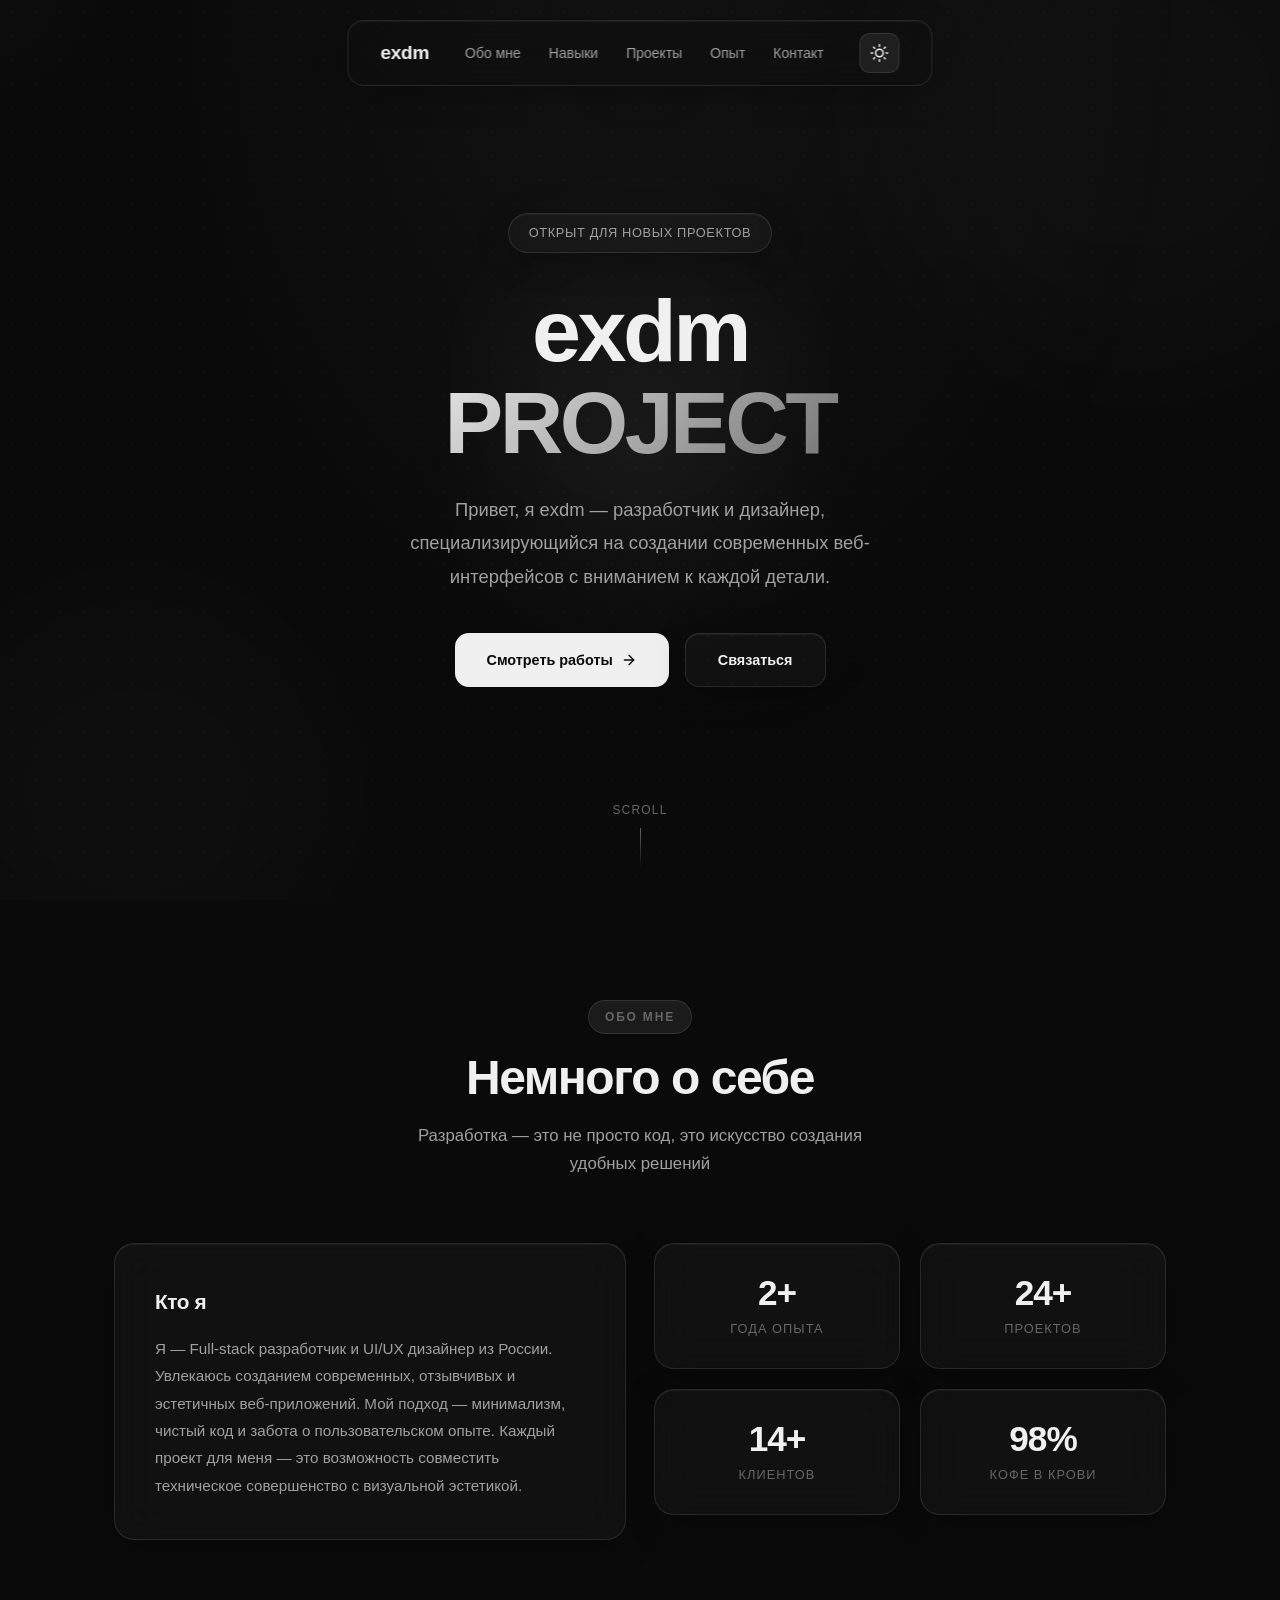
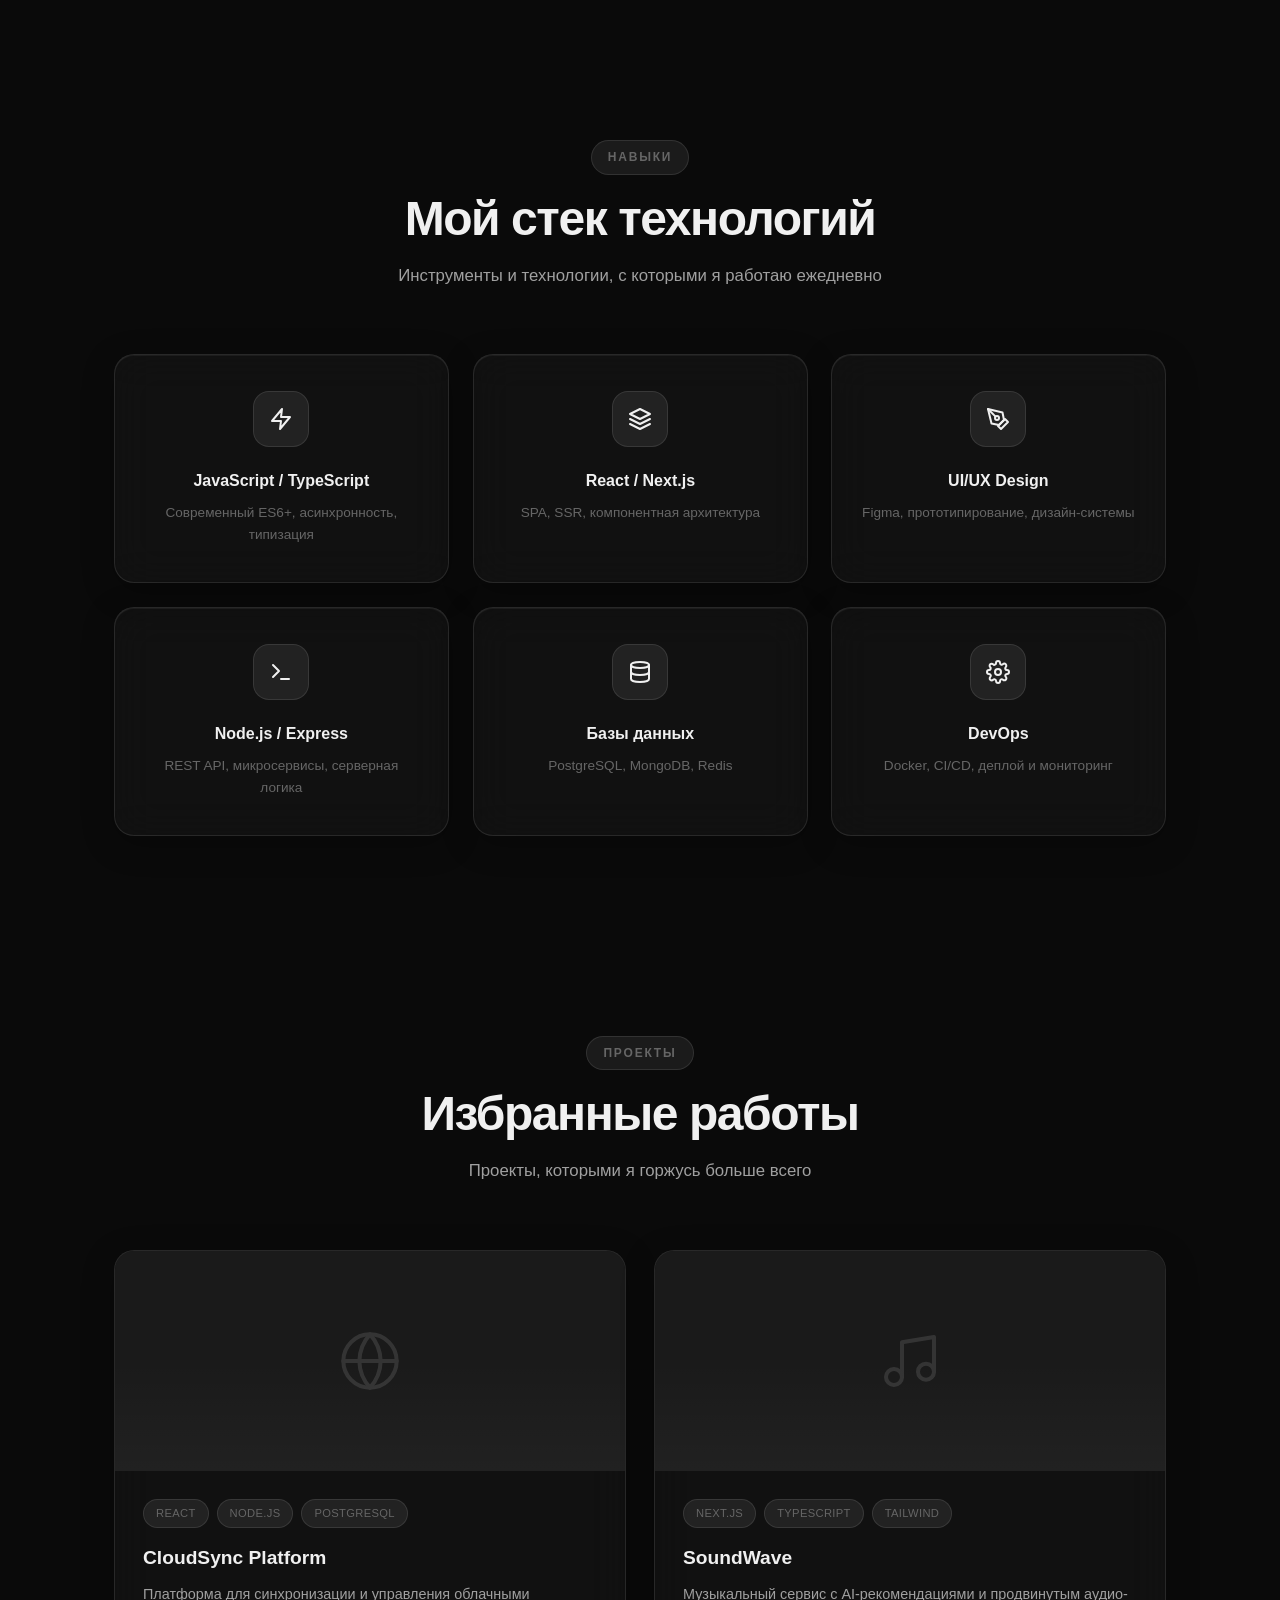
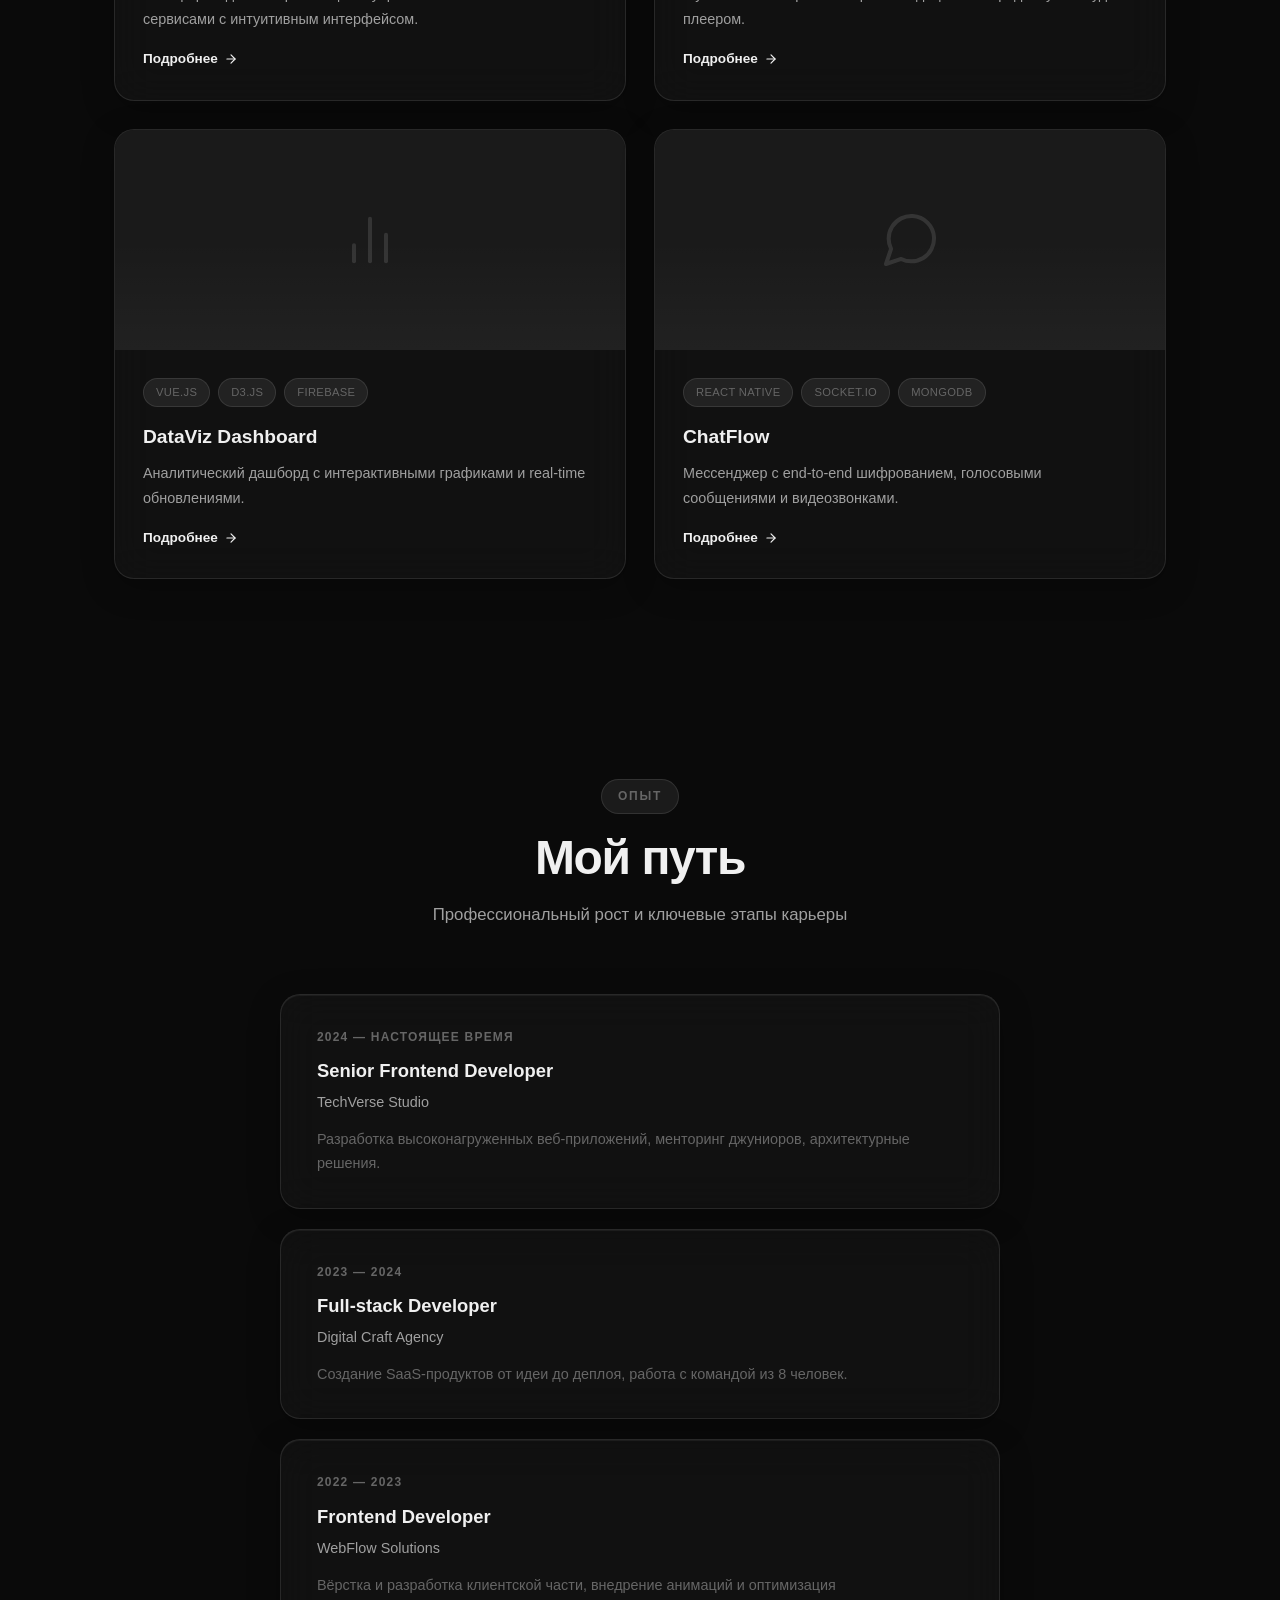
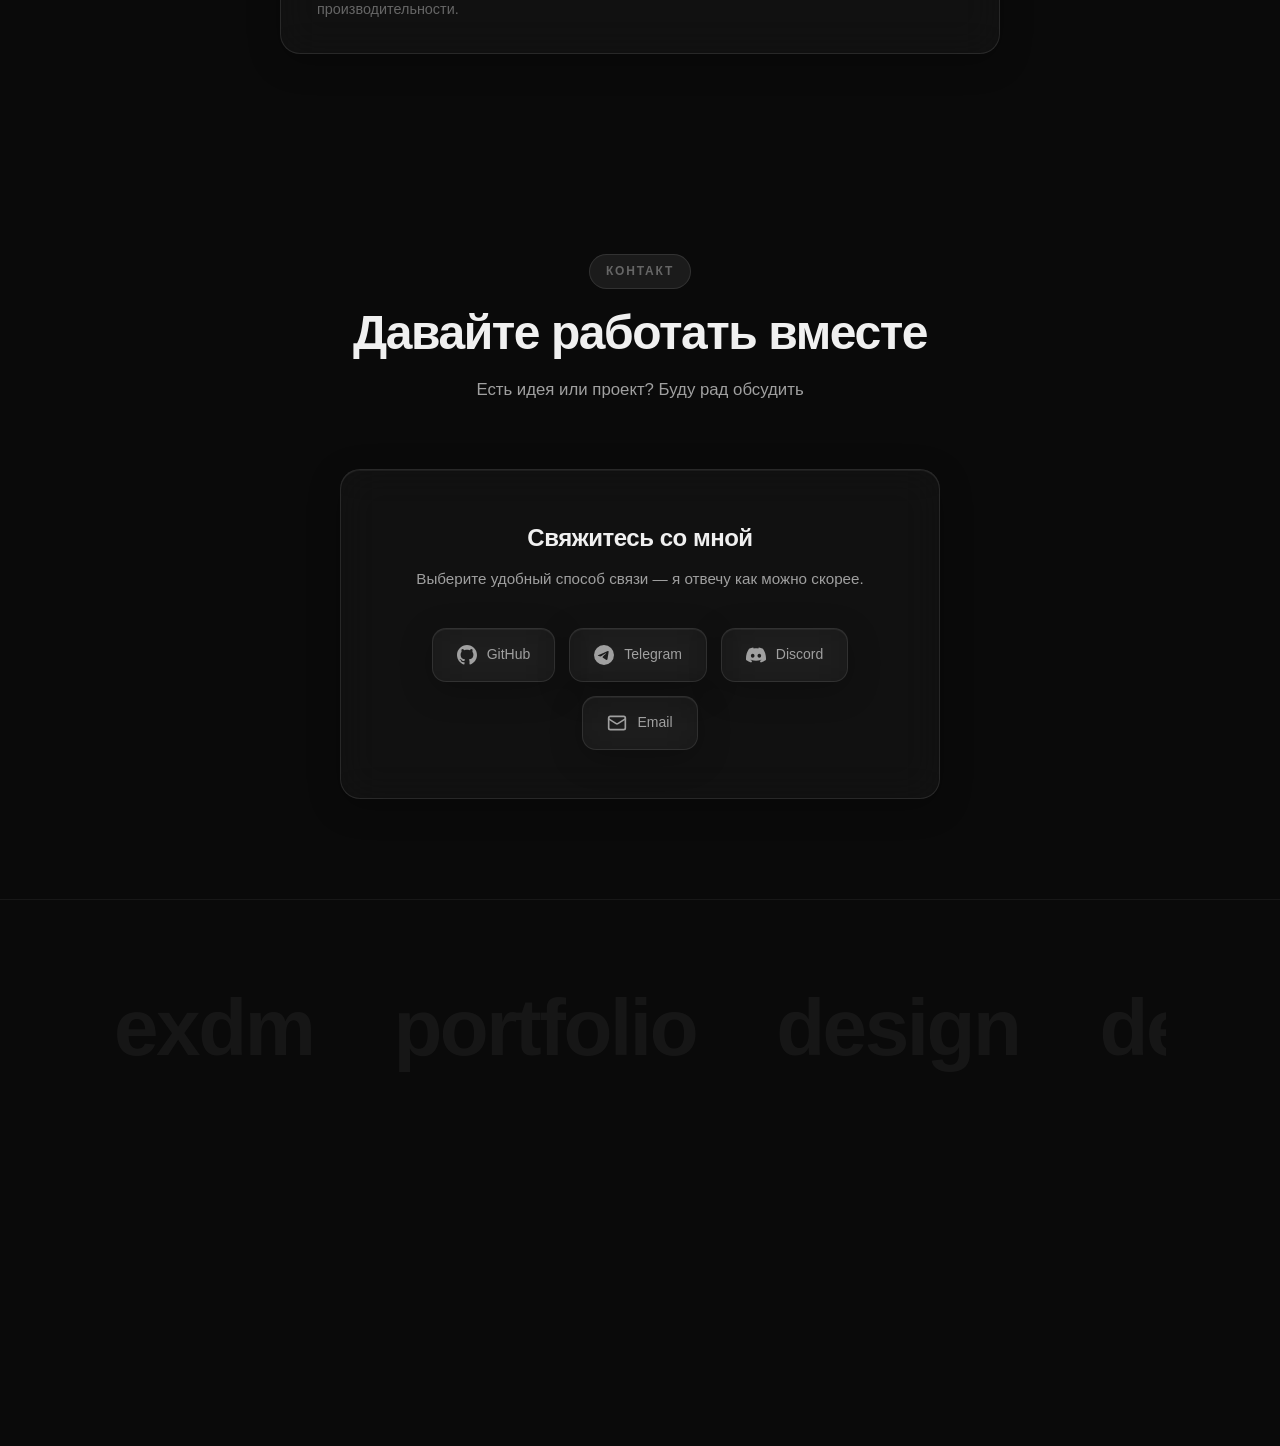
==== commit f41f91f7: "Update index.html" ====
--- a/index.html
+++ b/index.html
@@ -57,7 +57,7 @@
         <div class="container">
             <div class="hero-content">
                 <div class="hero-badge glass">
-                    exdm project
+                    Открыт для новых проектов
                 </div>
                 <h1>
                     <span class="line">exdm</span>
@@ -421,4 +421,4 @@
     <!-- ПУНКТ 1: один файл main.js, type="module" -->
     <script type="module" src="scripts/main.js"></script>
 </body>
-</html>+</html>
--- a/styles/style.css
+++ b/styles/style.css
@@ -322,9 +322,10 @@
    HERO
    ======================================================== */
 .hero {
-    min-height: 100vh;
-    display: flex; align-items: center; justify-content: center;
-    padding-top: 100px;
+    height: 100vh;
+    display: flex; 
+    align-items: center; 
+    justify-content: center;
     position: relative;
 }
 
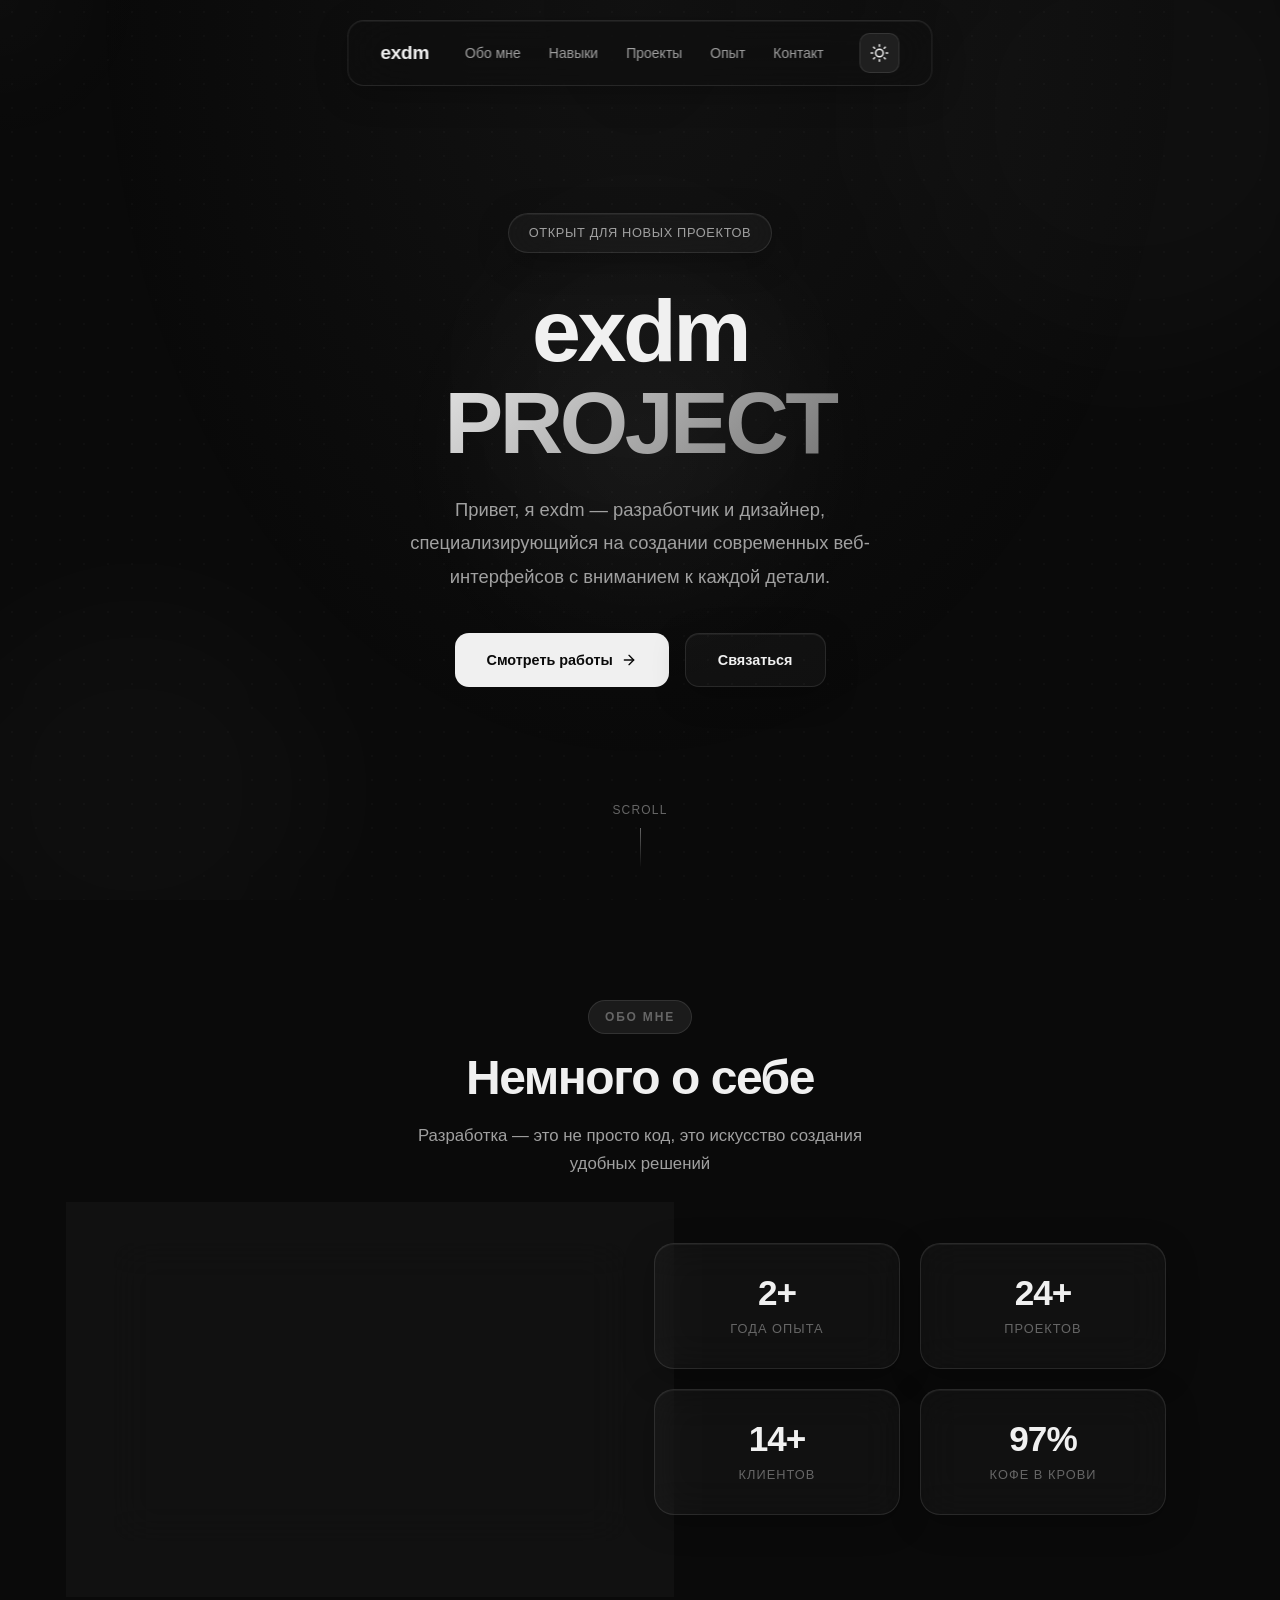
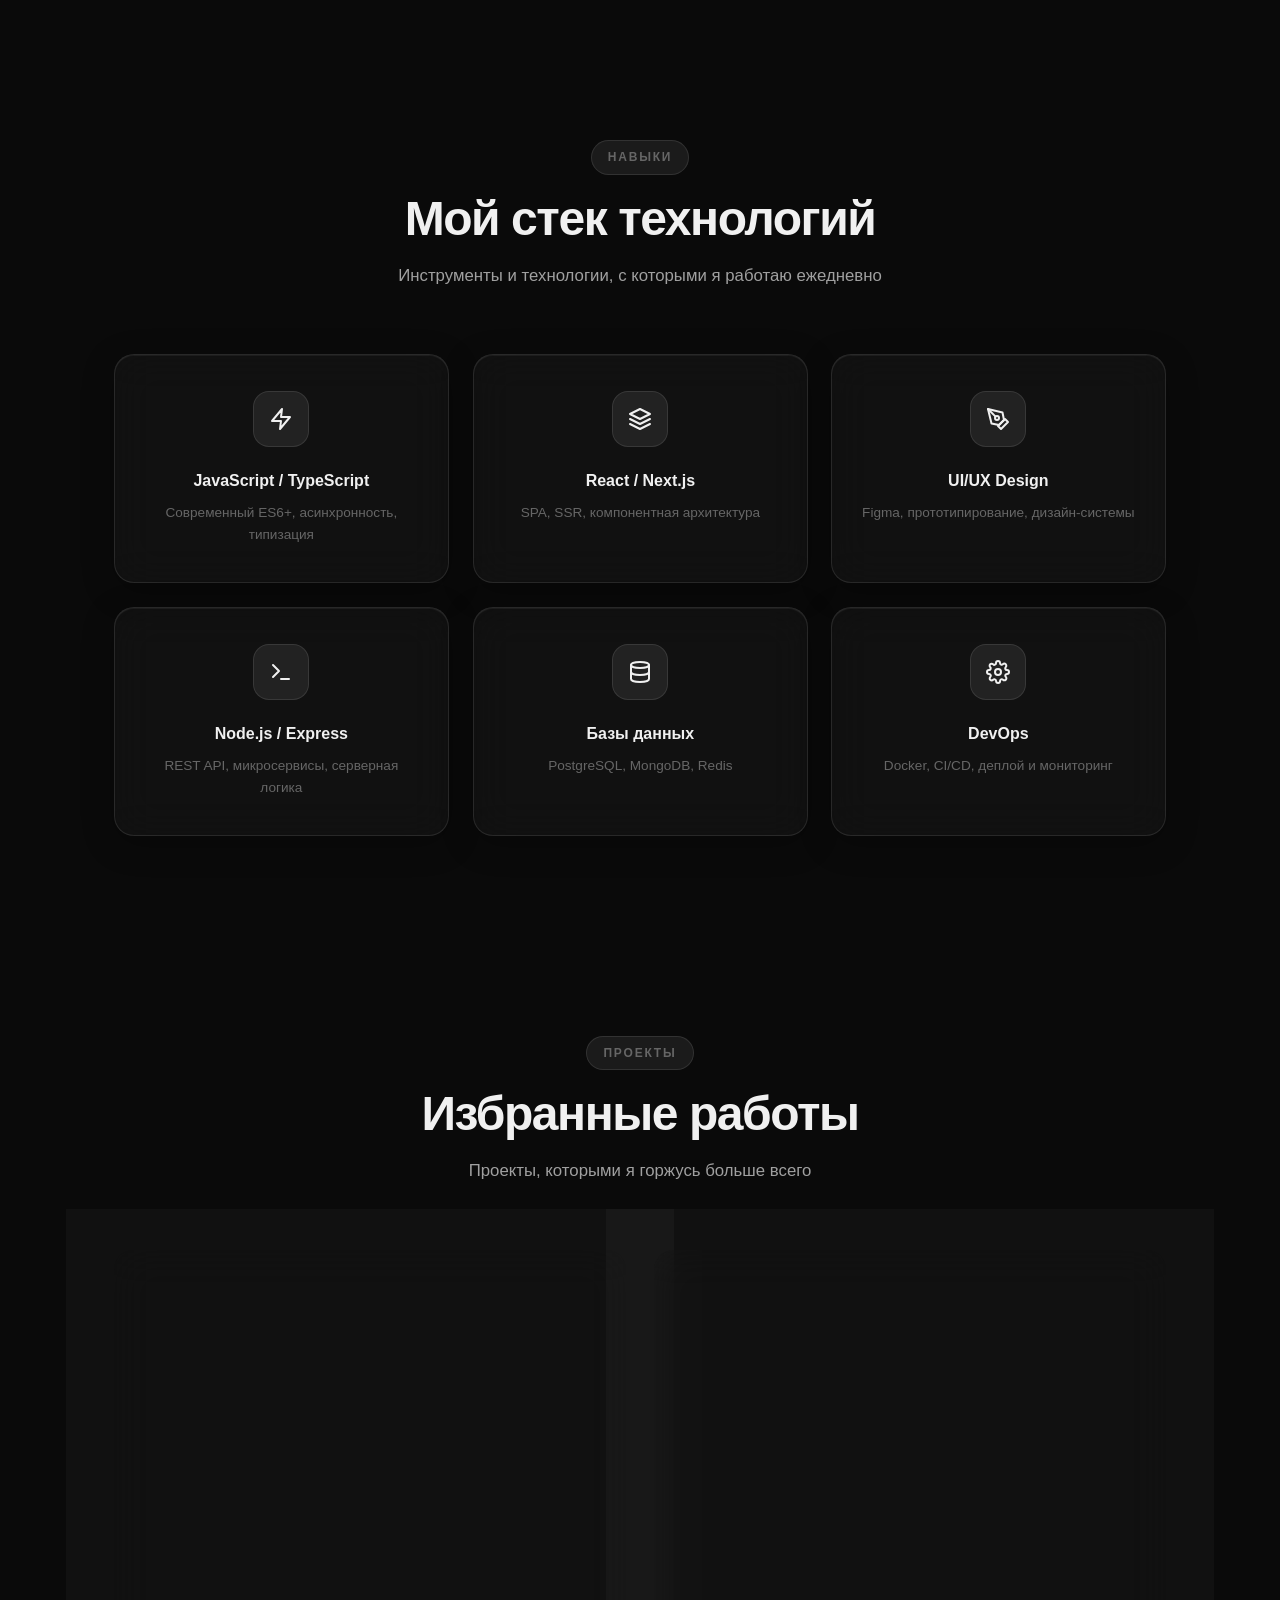
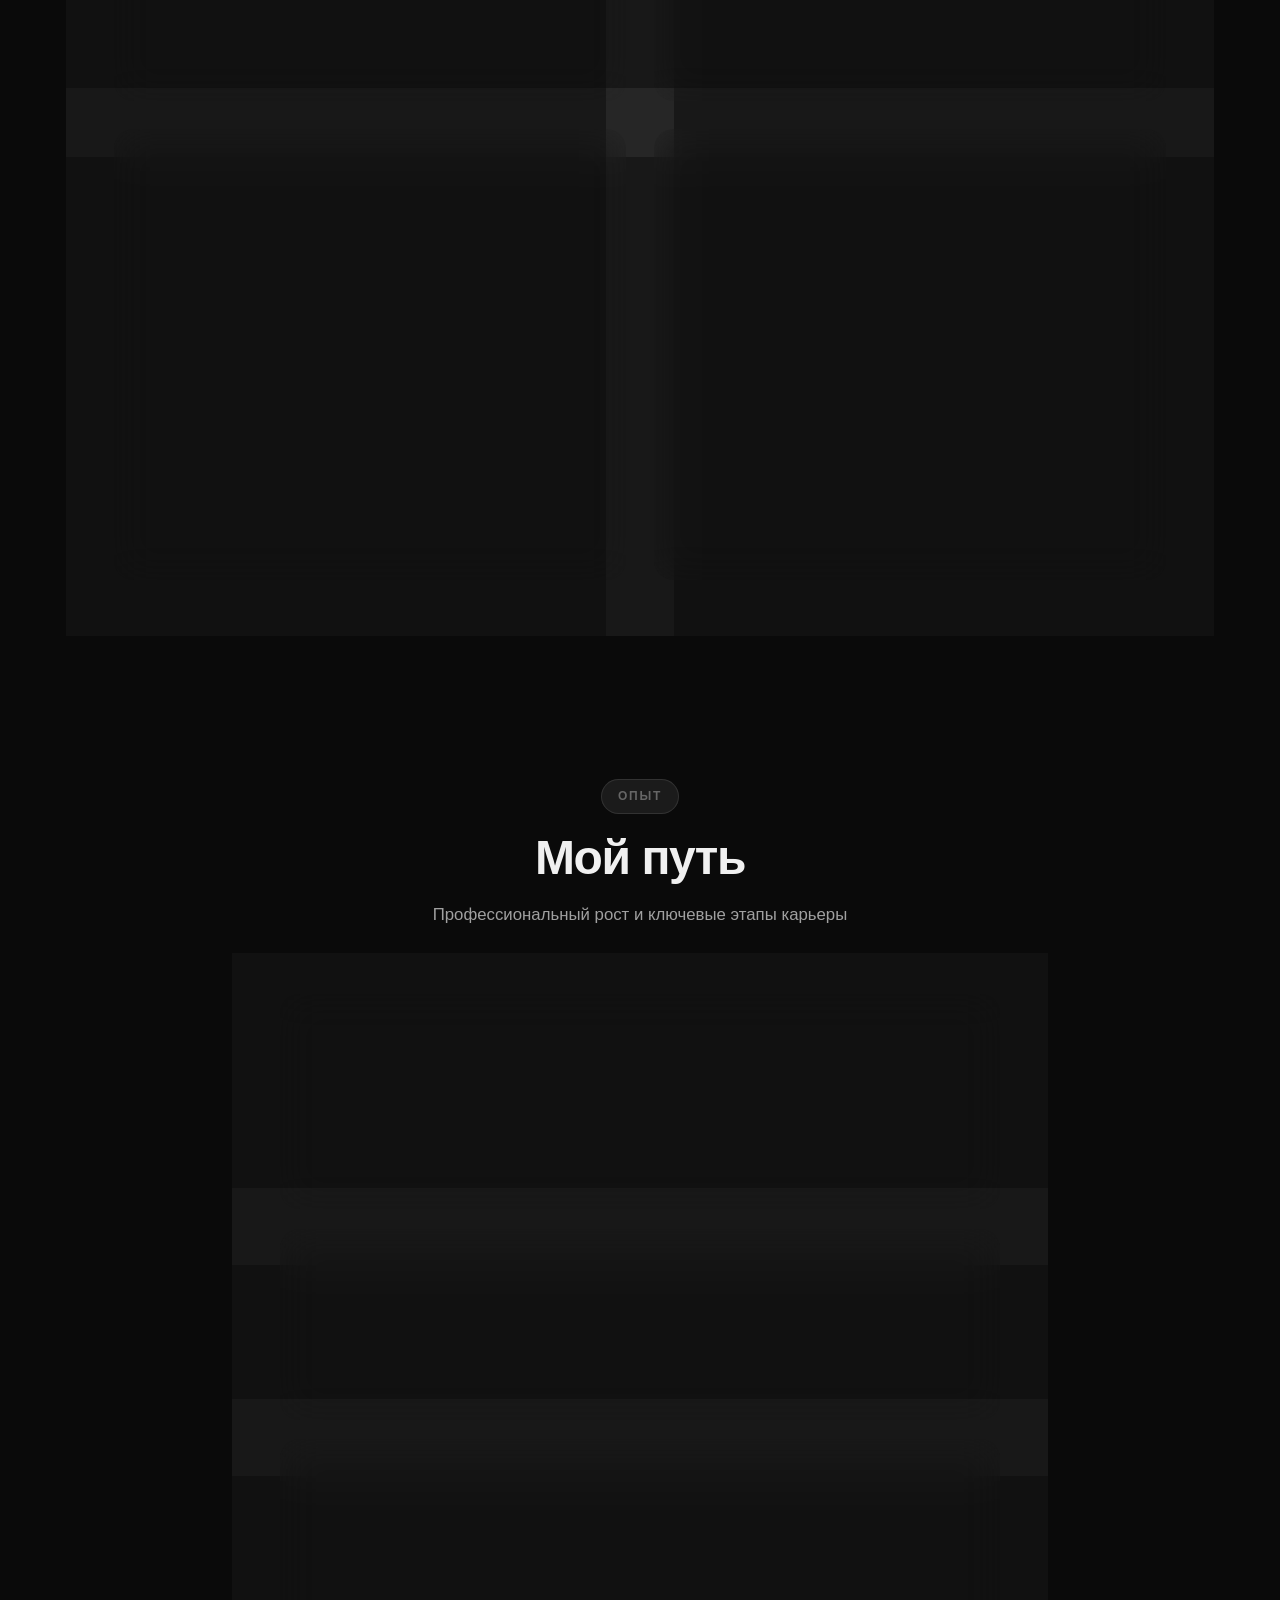
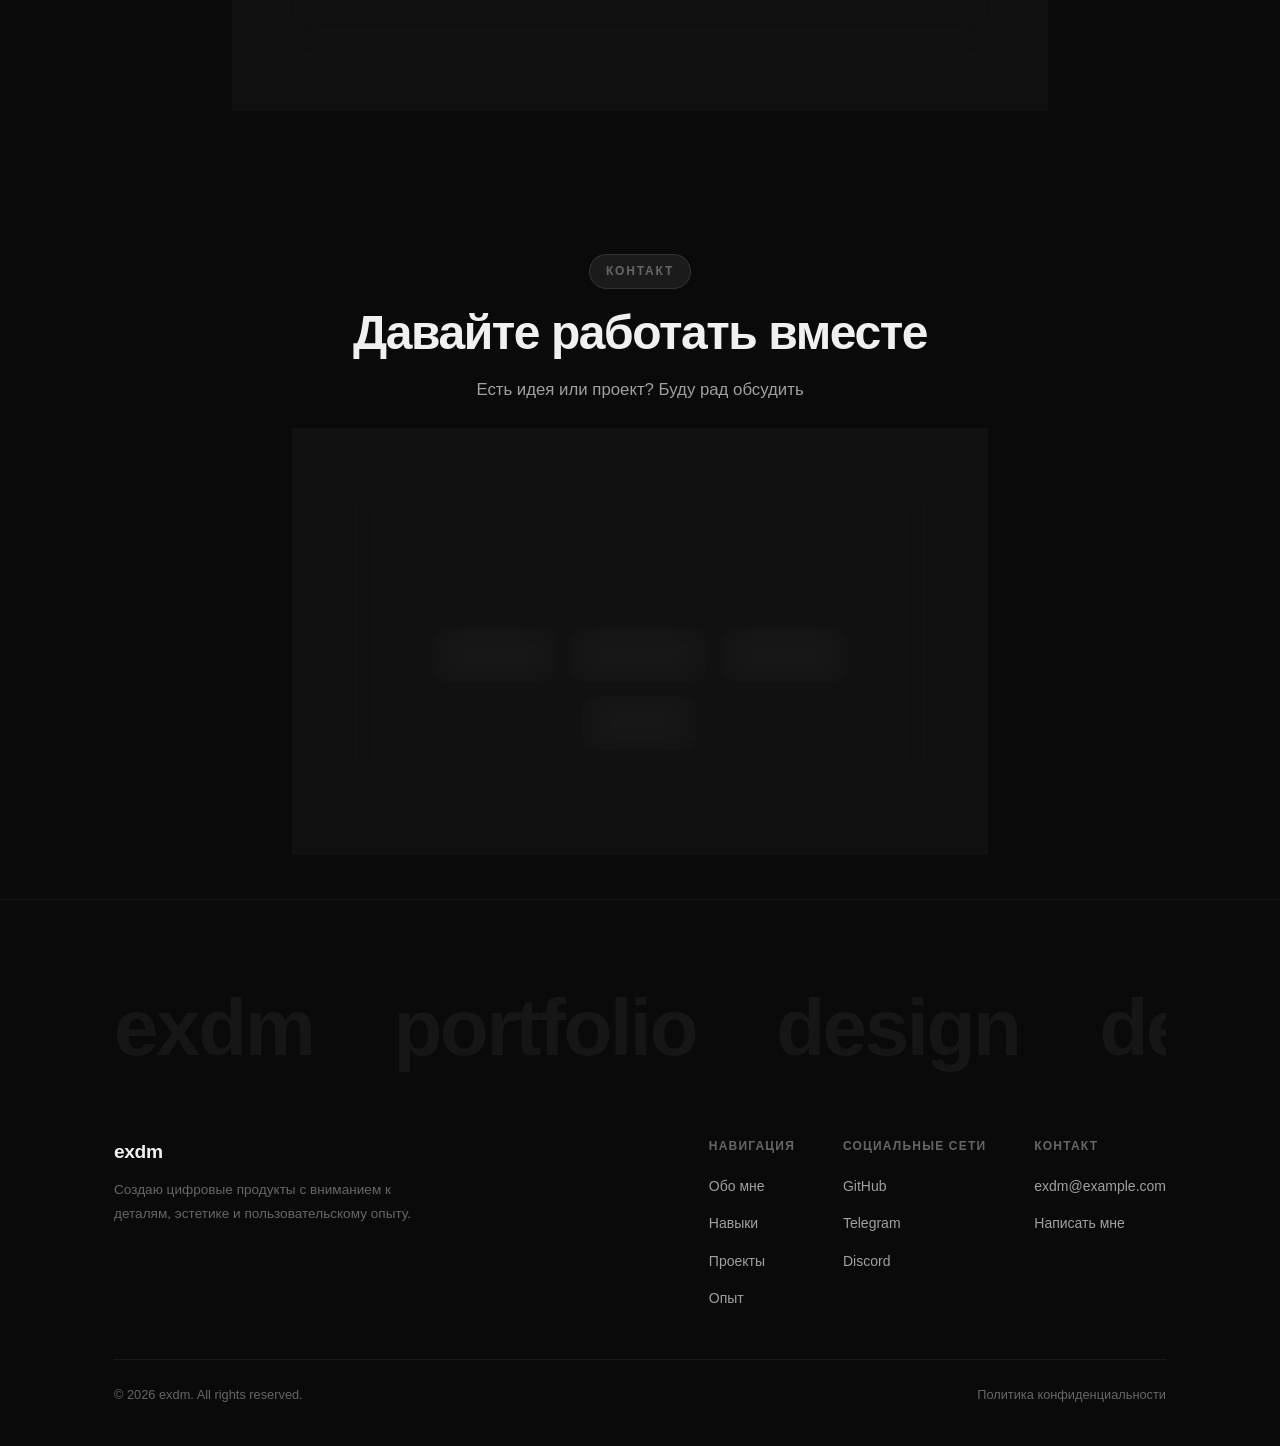
==== commit b9e23cea: "Update index.html" ====
--- a/index.html
+++ b/index.html
@@ -3,7 +3,7 @@
 <head>
     <meta charset="UTF-8">
     <meta name="viewport" content="width=device-width, initial-scale=1.0, viewport-fit=cover">
-    <title>exdm — Portfolio</title>
+    <title>exdm</title>
     <link rel="stylesheet" href="styles/style.css">
 </head>
 <body>
